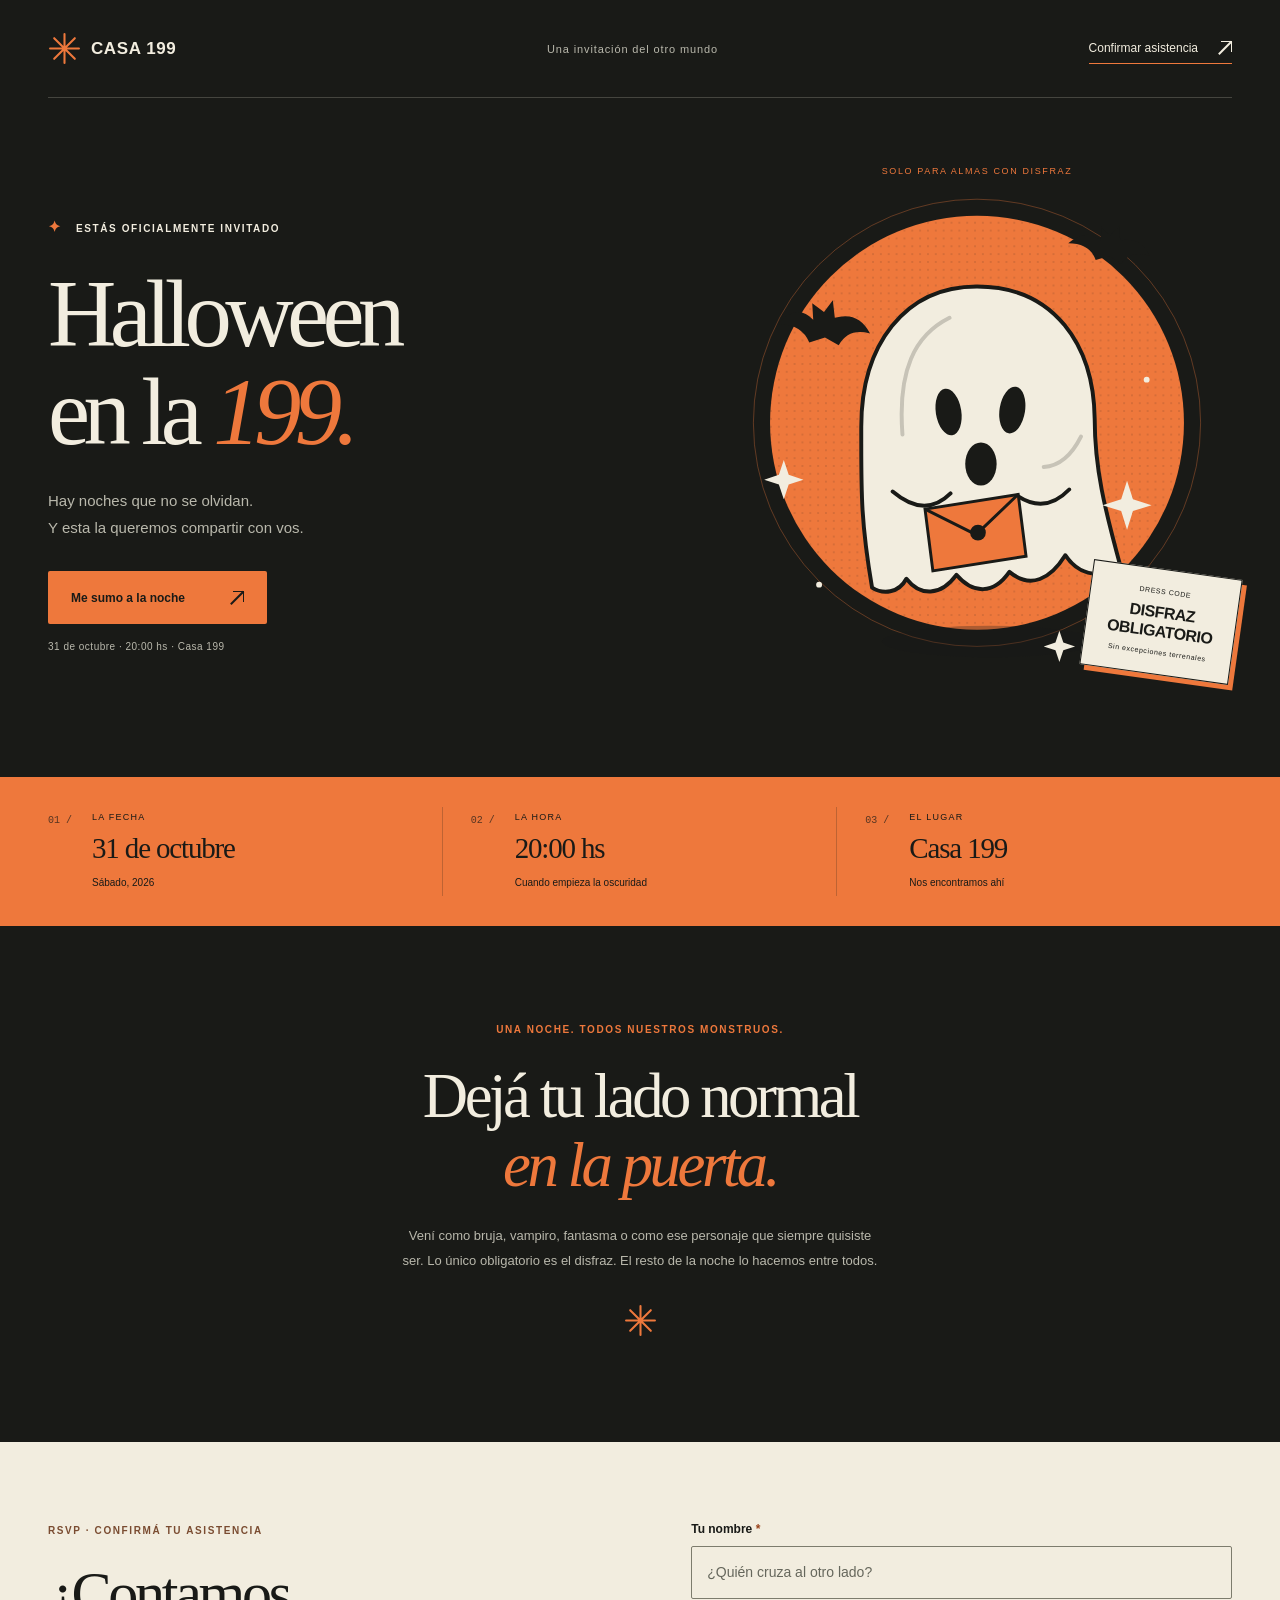
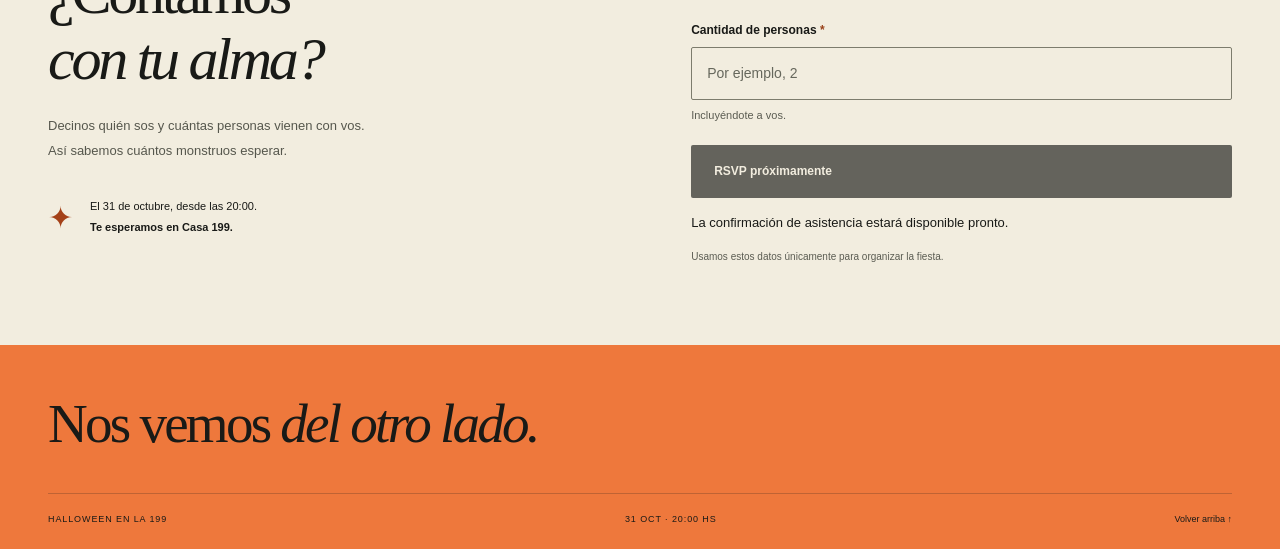
==== index.html @ c03a13d9 "Replace Orlando countdown with Halloween party invitation" ====
<!doctype html>
<html lang="es-AR">
<head>
  <meta charset="utf-8">
  <meta name="viewport" content="width=device-width, initial-scale=1">
  <meta name="theme-color" content="#191a17">
  <meta name="description" content="Halloween en Casa 199. Te esperamos el 31 de octubre a las 20:00. Disfraz obligatorio. Confirmá tu asistencia acá.">
  <meta property="og:title" content="Halloween en la 199 · Estás invitado">
  <meta property="og:description" content="31 de octubre · 20:00 hs · Casa 199. Disfraz obligatorio. Confirmá tu asistencia.">
  <meta property="og:type" content="website">
  <title>Halloween en la 199 · Estás invitado</title>
  <link rel="icon" href="data:image/svg+xml,%3Csvg xmlns='http://www.w3.org/2000/svg' viewBox='0 0 64 64'%3E%3Crect width='64' height='64' rx='14' fill='%23f17a39'/%3E%3Cpath d='M16 48V29a16 16 0 0 1 32 0v19l-8-5-8 5-8-5z' fill='%23f2eddf'/%3E%3Cpath d='M25 29v7m14-7v7' stroke='%23191a17' stroke-width='4' stroke-linecap='round'/%3E%3C/svg%3E">
  <link rel="stylesheet" href="styles.css">
  <script src="app.js" defer></script>
</head>
<body>
  <a class="skip-link" href="#contenido">Ir al contenido</a>
  <header class="site-header wrap">
    <a class="wordmark" href="#inicio" aria-label="Halloween en Casa 199, inicio"><span class="mark" aria-hidden="true"><svg viewBox="0 0 32 32" fill="none" stroke="currentColor" stroke-width="2" stroke-linecap="round"><path d="M16 2v28M2 16h28M6 6l20 20M6 26 26 6"/></svg></span> CASA 199</a>
    <span class="header-note">Una invitación del otro mundo</span>
    <a class="nav-link" href="#rsvp">Confirmar asistencia <span aria-hidden="true">↗</span></a>
  </header>
  <main id="contenido">
    <section class="hero wrap" id="inicio" aria-labelledby="titulo">
      <div class="hero-copy">
        <p class="eyebrow"><span class="tiny-star" aria-hidden="true">✦</span> Estás oficialmente invitado</p>
        <h1 id="titulo">Halloween<br><span>en la <em>199.</em></span></h1>
        <p class="hero-description">Hay noches que no se olvidan.<br>Y esta la queremos compartir con vos.</p>
        <a class="button button-orange" href="#rsvp">Me sumo a la noche <span aria-hidden="true">↗</span></a>
        <p class="hero-footnote">31 de octubre · 20:00 hs · Casa 199</p>
      </div>
      <div class="artwork" aria-hidden="true">
        <div class="orbit-label">SOLO PARA ALMAS CON DISFRAZ</div>
        <svg class="ghost-art" viewBox="0 0 520 560" xmlns="http://www.w3.org/2000/svg">
          <defs>
            <pattern id="halftone" width="8" height="8" patternUnits="userSpaceOnUse"><circle cx="2" cy="2" r="1" fill="#191a17" opacity=".15"/></pattern>
          </defs>
          <circle cx="260" cy="270" r="211" fill="#ee783c"/>
          <circle cx="260" cy="270" r="211" fill="url(#halftone)"/>
          <circle cx="260" cy="270" r="228" stroke="#ee783c" stroke-opacity=".35" fill="none"/>
          <path d="M56 170q20-23 37-5l-1-17 12 9 9-12 2 18q24-7 36 16-22-6-32 12l-14-8-16 5q-9-20-33-18ZM353 87q19-16 33-3l1-14 9 9 9-10 1 15q22-4 30 16-19-7-29 8l-12-8-14 4q-6-17-28-17Z" fill="#191a17"/>
          <ellipse cx="273" cy="493" rx="110" ry="16" fill="#191a17" opacity=".3"/>
          <g class="floating-ghost">
            <path d="M153 438c-12-70-11-101-11-164 0-83 44-143 118-143 79 0 119 60 120 135 0 50 10 91 27 153-26 11-45 4-57-14-15 24-35 35-57 17-16 23-37 23-54 3-16 22-37 22-51 4-8 15-24 16-35 9Z" fill="#f2eddf" stroke="#191a17" stroke-width="4" stroke-linejoin="round"/>
            <path d="M184 282c-5-65 12-101 48-119M366 284c-10 20-22 30-38 31" fill="none" stroke="#191a17" stroke-opacity=".2" stroke-width="4" stroke-linecap="round"/>
            <ellipse cx="231" cy="259" rx="13" ry="24" fill="#191a17" transform="rotate(-9 231 259)"/>
            <ellipse cx="296" cy="257" rx="13" ry="24" fill="#191a17" transform="rotate(9 296 257)"/>
            <ellipse cx="264" cy="312" rx="16" ry="22" fill="#191a17"/>
            <path d="M174 340q33 28 59 2M302 345q28 18 52-7" fill="none" stroke="#191a17" stroke-width="4" stroke-linecap="round"/>
            <path d="m207 358 95-15 8 63-95 15Z" fill="#ee783c" stroke="#191a17" stroke-width="3"/>
            <path d="m207 358 52 26 43-41" fill="none" stroke="#191a17" stroke-width="3"/>
            <circle cx="261" cy="382" r="8" fill="#191a17"/>
          </g>
          <g fill="#f2eddf"><path d="m63 308 5 15 15 5-15 5-5 15-5-15-15-5 15-5ZM413 329l6 19 19 6-19 6-6 19-6-19-19-6 19-6ZM344 482l4 12 12 4-12 4-4 12-4-12-12-4 12-4Z"/><circle cx="99" cy="435" r="3"/><circle cx="433" cy="226" r="3"/></g>
        </svg>
        <div class="costume-stamp"><span>Dress code</span><strong>DISFRAZ<br>OBLIGATORIO</strong><span>Sin excepciones terrenales</span></div>
      </div>
    </section>
    <section class="event-strip" aria-label="Datos de la fiesta">
      <div class="event-grid wrap">
        <div class="event-detail"><span class="detail-number" aria-hidden="true">01 /</span><div><p>La fecha</p><h2><time datetime="2026-10-31">31 de octubre</time></h2><span>Sábado, 2026</span></div></div>
        <div class="event-detail"><span class="detail-number" aria-hidden="true">02 /</span><div><p>La hora</p><h2><time datetime="20:00">20:00 hs</time></h2><span>Cuando empieza la oscuridad</span></div></div>
        <div class="event-detail"><span class="detail-number" aria-hidden="true">03 /</span><div><p>El lugar</p><h2>Casa 199</h2><span>Nos encontramos ahí</span></div></div>
      </div>
    </section>
    <section class="invitation wrap" aria-labelledby="invitacion-titulo">
      <p class="eyebrow">Una noche. Todos nuestros monstruos.</p>
      <h2 id="invitacion-titulo">Dejá tu lado normal<br><em>en la puerta.</em></h2>
      <p>Vení como bruja, vampiro, fantasma o como ese personaje que siempre quisiste ser. Lo único obligatorio es el disfraz. El resto de la noche lo hacemos entre todos.</p>
      <span class="invitation-star" aria-hidden="true"><svg viewBox="0 0 32 32" fill="none" stroke="currentColor" stroke-width="2" stroke-linecap="round"><path d="M16 2v28M2 16h28M6 6l20 20M6 26 26 6"/></svg></span>
    </section>
    <section class="rsvp-section" id="rsvp" aria-labelledby="rsvp-titulo">
      <div class="rsvp-grid wrap">
        <div class="rsvp-copy">
          <p class="eyebrow">RSVP · Confirmá tu asistencia</p>
          <h2 id="rsvp-titulo">¿Contamos<br><em>con tu alma?</em></h2>
          <p>Decinos quién sos y cuántas personas vienen con vos. Así sabemos cuántos monstruos esperar.</p>
          <div class="rsvp-note"><span aria-hidden="true">✦</span><p>El 31 de octubre, desde las 20:00.<br><strong>Te esperamos en Casa 199.</strong></p></div>
        </div>
        <form class="rsvp-form" id="rsvp-form" aria-label="Confirmar asistencia a la fiesta">
          <div class="field"><label for="nombre">Tu nombre <span aria-hidden="true">*</span></label><input id="nombre" name="nombre" type="text" autocomplete="name" maxlength="100" placeholder="¿Quién cruza al otro lado?" required></div>
          <div class="field"><label for="personas">Cantidad de personas <span aria-hidden="true">*</span></label><input id="personas" name="personas" type="number" inputmode="numeric" min="1" step="1" placeholder="Por ejemplo, 2" aria-describedby="personas-ayuda" required><p class="field-help" id="personas-ayuda">Incluyéndote a vos.</p></div>
          <div class="honeypot" aria-hidden="true"><label for="website">Dejá este campo vacío</label><input id="website" name="_honey" type="text" tabindex="-1" autocomplete="off"></div>
          <button class="button button-dark" id="submit-rsvp" type="submit">Confirmar mi asistencia <span aria-hidden="true">↗</span></button>
          <p class="form-status" id="form-status" role="status" aria-live="polite"></p>
          <p class="privacy-note" id="privacy-note">Usamos estos datos únicamente para organizar la fiesta.</p>
          <noscript><p class="no-script">Para enviar tu confirmación necesitás habilitar JavaScript.</p></noscript>
        </form>
      </div>
    </section>
  </main>
  <footer class="site-footer"><div class="wrap"><p>Nos vemos <em>del otro lado.</em></p><div class="footer-meta"><span>HALLOWEEN EN LA 199</span><span>31 OCT · 20:00 HS</span><a href="#inicio">Volver arriba ↑</a></div></div></footer>
</body>
</html>
---- styles.css ----
:root{--ink:#191a17;--paper:#f2eddf;--orange:#ee783c;--muted:#b9b8ac;--line:rgba(242,237,223,.2);color-scheme:dark}
*{box-sizing:border-box}html{scroll-behavior:smooth;scroll-padding-top:25px}body{margin:0;background:var(--ink);color:var(--paper);font-family:Arial,Helvetica,sans-serif;-webkit-font-smoothing:antialiased}a{color:inherit}button,input{font:inherit}button,a,input{-webkit-tap-highlight-color:transparent}a:focus-visible,button:focus-visible,input:focus-visible{outline:3px solid var(--orange);outline-offset:5px}::selection{background:var(--orange);color:var(--ink)}.wrap{width:min(1200px,calc(100% - 96px));margin-inline:auto}.skip-link{position:absolute;left:20px;top:-100px;background:var(--paper);color:var(--ink);padding:12px;z-index:10}.skip-link:focus{top:10px}.site-header{min-height:98px;display:flex;align-items:center;justify-content:space-between;border-bottom:1px solid var(--line);gap:20px}.wordmark{text-decoration:none;font-size:17px;font-weight:800;letter-spacing:.035em;display:flex;align-items:center;gap:10px;white-space:nowrap}.mark{color:var(--orange);font-size:33px;font-weight:400}.header-note{font-size:11px;letter-spacing:.08em;color:var(--muted)}.nav-link{text-decoration:none;font-size:12px;border-bottom:1px solid var(--orange);padding:8px 0;display:flex;gap:20px}.nav-link:hover{color:var(--orange)}.hero{display:grid;grid-template-columns:1.1fr 1fr;align-items:center;gap:24px;padding-block:60px 70px}.eyebrow{text-transform:uppercase;letter-spacing:.16em;font-size:10px;font-weight:600;line-height:1.8;margin:0 0 26px}.tiny-star{color:var(--orange);margin-right:9px;font-size:15px}.hero h1{font-family:Georgia,'Times New Roman',serif;font-weight:400;font-size:clamp(65px,7.4vw,108px);letter-spacing:-.07em;line-height:1.03;margin:0 0 26px}.hero h1 span{white-space:nowrap}.hero h1 em{font-weight:400;color:var(--orange)}.hero-description{font-size:15px;line-height:1.8;color:var(--muted);margin:0 0 30px}.button{min-height:53px;display:inline-flex;align-items:center;justify-content:space-between;gap:45px;padding:16px 22px;font-size:12px;font-weight:700;border:1px solid transparent;border-radius:2px;text-decoration:none;cursor:pointer;transition:background .2s,transform .2s}.button:hover{transform:translateY(-2px)}.button span{font-size:19px;line-height:1;font-weight:400}.button-orange{background:var(--orange);color:var(--ink)}.button-orange:hover{background:#ff9055}.hero-footnote{margin:17px 0 0;font-size:10px;letter-spacing:.05em;color:var(--muted)}.artwork{position:relative;min-width:0;max-width:510px;justify-self:end;width:100%}.ghost-art{display:block;width:100%;height:auto}.orbit-label{position:absolute;top:8px;left:50%;transform:translateX(-50%);white-space:nowrap;font-size:9px;letter-spacing:.18em;color:var(--orange)}.floating-ghost{animation:float 6s ease-in-out infinite}.costume-stamp{position:absolute;bottom:32px;right:-4px;background:var(--paper);color:var(--ink);padding:18px 21px;transform:rotate(8deg);text-align:center;border:1px solid var(--ink);box-shadow:5px 5px 0 var(--orange)}.costume-stamp span{display:block;font-size:7px;letter-spacing:.08em}.costume-stamp span:first-child{text-transform:uppercase;margin-bottom:8px}.costume-stamp strong{display:block;font-size:16px;line-height:1.2;letter-spacing:-.03em;margin-bottom:8px}.event-strip{background:var(--orange);color:var(--ink)}.event-grid{display:grid;grid-template-columns:repeat(3,1fr);padding-block:30px}.event-detail{display:flex;gap:20px;padding:5px 28px;border-right:1px solid #191a1738}.event-detail:first-child{padding-left:0}.event-detail:last-child{border-right:0;padding-right:0}.detail-number{font-family:monospace;font-size:10px;padding-top:3px;opacity:.7;white-space:nowrap}.event-detail p{font-size:9px;letter-spacing:.14em;text-transform:uppercase;margin:0 0 10px}.event-detail h2{font-family:Georgia,'Times New Roman',serif;font-weight:400;font-size:29px;letter-spacing:-.04em;margin:0 0 7px}.event-detail div>span{font-size:10px;line-height:1.6}.invitation{position:relative;text-align:center;padding-block:95px 105px}.invitation .eyebrow{color:var(--orange);margin-bottom:23px}.invitation h2,.rsvp-copy h2{font-family:Georgia,'Times New Roman',serif;font-weight:400;letter-spacing:-.055em;line-height:1.1;font-size:clamp(40px,4.9vw,65px);margin:0 0 24px}.invitation h2 em{color:var(--orange);font-weight:400}.invitation>p:last-of-type{max-width:480px;margin:0 auto;font-size:13px;line-height:1.9;color:var(--muted)}.invitation-star{display:block;color:var(--orange);font-size:33px;margin-top:30px}.rsvp-section{background:var(--paper);color:var(--ink);color-scheme:light;padding-block:80px}.rsvp-grid{display:grid;grid-template-columns:1fr 1fr;gap:clamp(45px,8vw,120px)}.rsvp-copy .eyebrow{color:#7a4c31;margin-bottom:20px}.rsvp-copy h2{font-size:clamp(45px,4.7vw,65px);margin-bottom:22px}.rsvp-copy h2 em{font-weight:400}.rsvp-copy>p:last-of-type{font-size:13px;line-height:1.9;max-width:335px;color:#56574d}.rsvp-note{display:flex;align-items:center;gap:17px;margin-top:33px}.rsvp-note>span{font-size:30px;color:#a44118}.rsvp-note p{font-size:11px;line-height:1.9;margin:0}.rsvp-note strong{font-weight:600}.rsvp-form{align-self:center}.field{margin-bottom:24px}.field label{display:block;font-size:12px;font-weight:700;margin-bottom:10px}.field label>span{color:#984019}.field input{width:100%;min-height:53px;background:transparent;border:1px solid #7d7c6d;border-radius:2px;padding:14px 15px;color:var(--ink);font-size:14px}.field input::placeholder{color:#66675c;opacity:1}.field input:focus{border-color:var(--ink)}.field-help{font-size:11px;color:#5b5c52;margin:9px 0 0}.honeypot{position:absolute;width:1px;height:1px;overflow:hidden;clip-path:inset(50%);white-space:nowrap}.button-dark{background:var(--ink);color:var(--paper);width:100%}.button-dark:hover{background:#373a2e}.button:disabled{cursor:wait;opacity:.65;transform:none}.form-status{font-size:13px;line-height:1.65;margin:14px 0 0}.form-status:empty{display:none}.form-status.error{color:#9a2920}.form-status.success{color:#285c38}.privacy-note{font-size:10px;line-height:1.7;color:#5b5c52;margin:15px 0 0}.no-script{font-size:12px;color:#9a2920}.site-footer{background:var(--orange);color:var(--ink);padding-block:47px 25px}.site-footer .wrap>p{font-family:Georgia,'Times New Roman',serif;font-size:clamp(30px,4.3vw,58px);letter-spacing:-.05em;margin:0 0 38px}.footer-meta{display:flex;justify-content:space-between;gap:20px;border-top:1px solid #191a1738;padding-top:20px;font-size:9px;letter-spacing:.1em}.footer-meta a{text-decoration:none;letter-spacing:0}.footer-meta a:hover{text-decoration:underline}@keyframes float{50%{transform:translateY(-12px) rotate(-2deg)}}
@media(min-width:1400px){.hero{padding-block:75px 90px}.hero h1{font-size:115px}}
@media(max-width:900px){.wrap{width:calc(100% - 48px)}.header-note{display:none}.hero{gap:12px;padding-block:50px}.hero h1{font-size:clamp(54px,8.3vw,75px)}.costume-stamp{padding:13px 15px;right:0;bottom:13px}.costume-stamp strong{font-size:13px}.costume-stamp span{font-size:6px}.event-detail{padding-inline:18px;gap:12px}.event-detail h2{font-size:25px}.rsvp-grid{gap:45px}.rsvp-copy h2{font-size:47px}.invitation{padding-block:75px}.rsvp-section{padding-block:65px}}
@media(max-width:620px){.wrap{width:calc(100% - 40px)}.site-header{min-height:78px;gap:10px}.wordmark{font-size:13px;gap:7px}.mark{font-size:26px}.nav-link{font-size:10px;gap:8px}.hero{grid-template-columns:1fr;padding-block:42px 40px;gap:18px}.hero .eyebrow{font-size:9px;margin-bottom:22px}.hero h1{font-size:clamp(57px,13.7vw,85px);margin-bottom:23px}.hero-description{font-size:14px;margin-bottom:24px}.hero-footnote{font-size:9px}.artwork{max-width:345px;justify-self:center;margin-top:18px}.orbit-label{font-size:8px}.costume-stamp{right:0;bottom:15px}.event-grid{grid-template-columns:1fr;padding-block:9px}.event-detail,.event-detail:first-child,.event-detail:last-child{padding:22px 0;border-right:0;border-bottom:1px solid #191a1738;gap:23px}.event-detail:last-child{border-bottom:0}.event-detail div{display:grid;grid-template-columns:1fr auto;align-items:baseline;width:100%;gap:0 15px}.event-detail p{grid-column:1 / -1;margin-bottom:7px}.event-detail h2{font-size:27px;margin:0}.event-detail div>span{font-size:9px;max-width:125px;text-align:right}.invitation{padding-block:65px}.invitation .eyebrow{font-size:8px;letter-spacing:.12em}.invitation h2{font-size:42px}.invitation>p:last-of-type{font-size:12px;max-width:330px}.rsvp-section{padding-block:55px}.rsvp-grid{grid-template-columns:1fr;gap:35px}.rsvp-copy h2{font-size:48px}.rsvp-copy>p:last-of-type{max-width:100%}.rsvp-note{margin-top:23px}.site-footer{padding-block:38px 24px}.site-footer .wrap>p{font-size:37px;max-width:290px;line-height:1.1}.footer-meta{font-size:8px;flex-wrap:wrap;gap:15px}.footer-meta a{margin-left:auto}}
@media(prefers-reduced-motion:reduce){html{scroll-behavior:auto}*,*:before,*:after{animation:none!important;transition:none!important}}

/* Draw icons independently of installed emoji and symbol fonts. */
.mark{width:33px;height:33px;display:block;flex-shrink:0}.mark svg{display:block;width:100%;height:100%}.invitation-star svg{display:block;width:33px;height:33px;margin-inline:auto}.button span,.nav-link span{font-size:0;width:14px;height:14px;position:relative;flex-shrink:0}.button span::before,.nav-link span::before{content:"";position:absolute;right:0;top:0;width:10px;height:10px;border-top:1.5px solid currentColor;border-right:1.5px solid currentColor}.button span::after,.nav-link span::after{content:"";position:absolute;top:6px;left:-2px;width:18px;height:1.5px;background:currentColor;transform:rotate(-45deg)}
@media(max-width:620px){.mark{width:26px;height:26px}}

.button.rsvp-pending{cursor:not-allowed;opacity:.65}
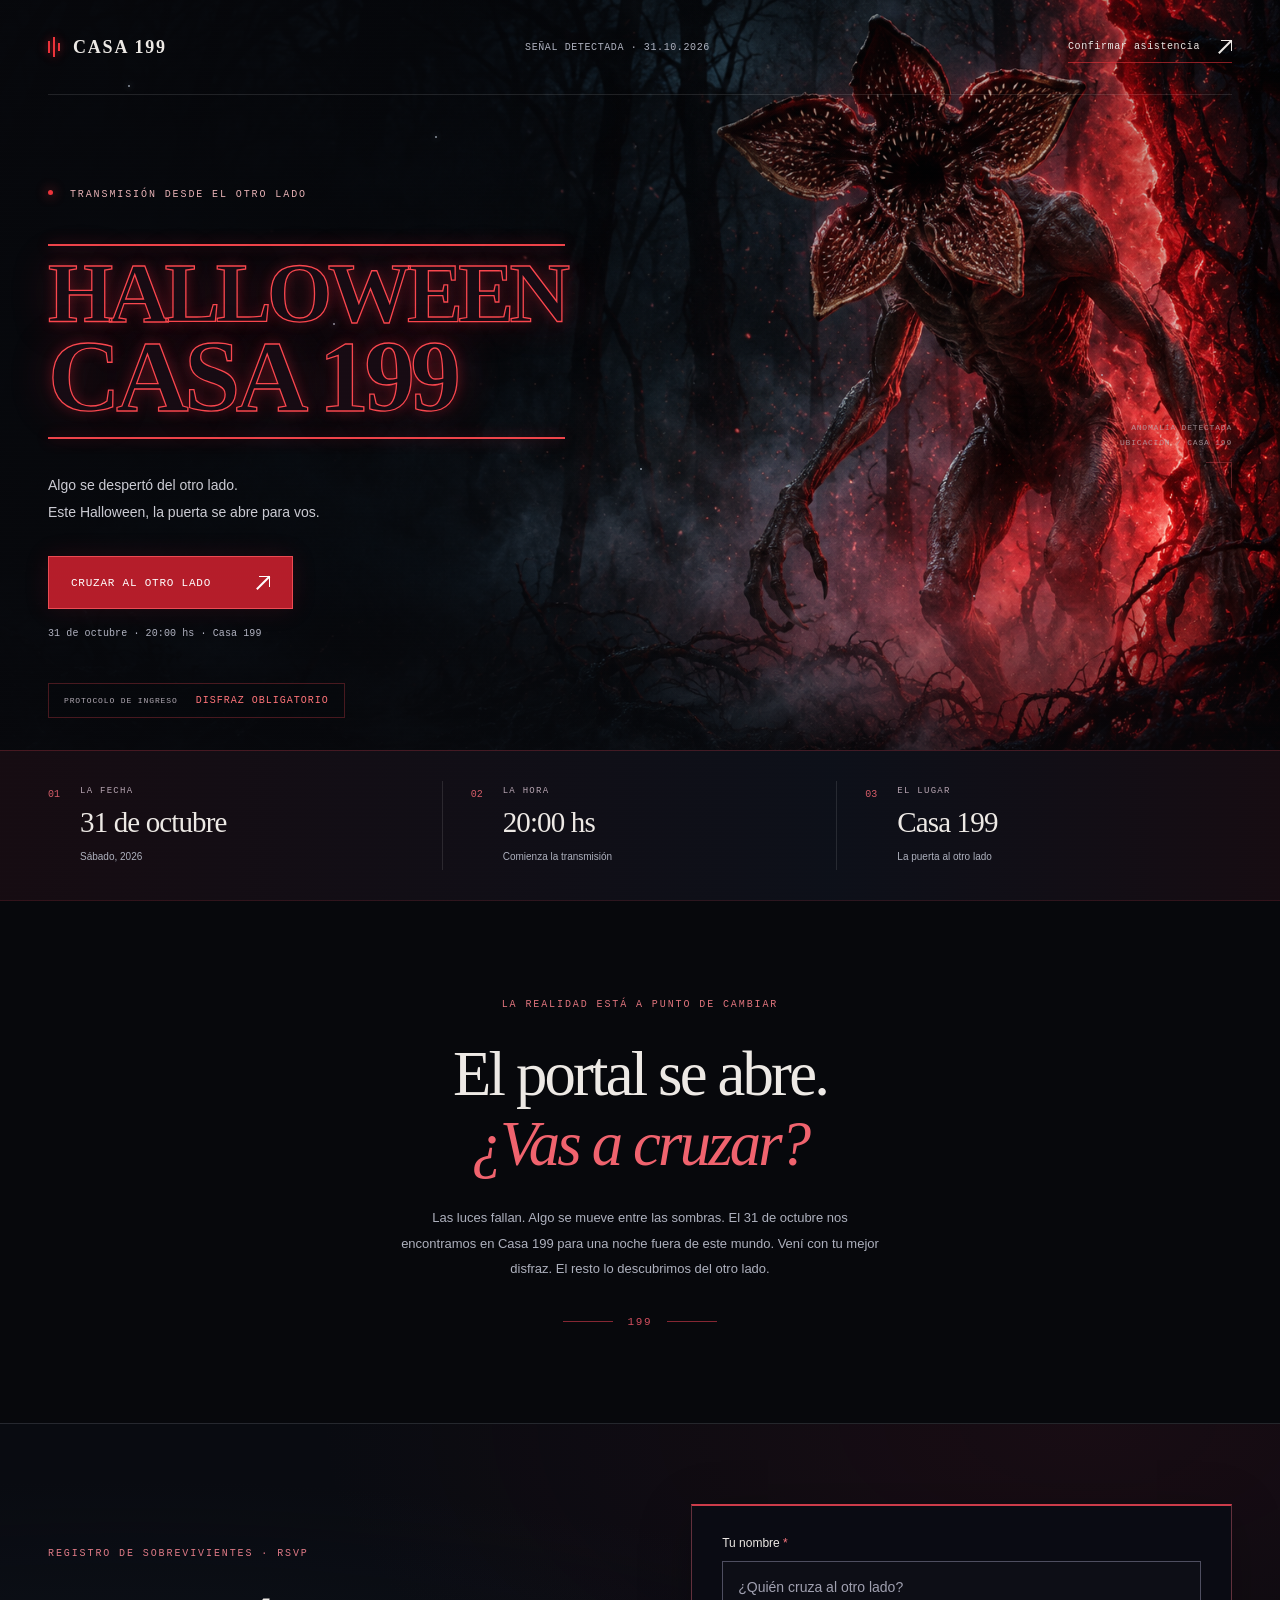
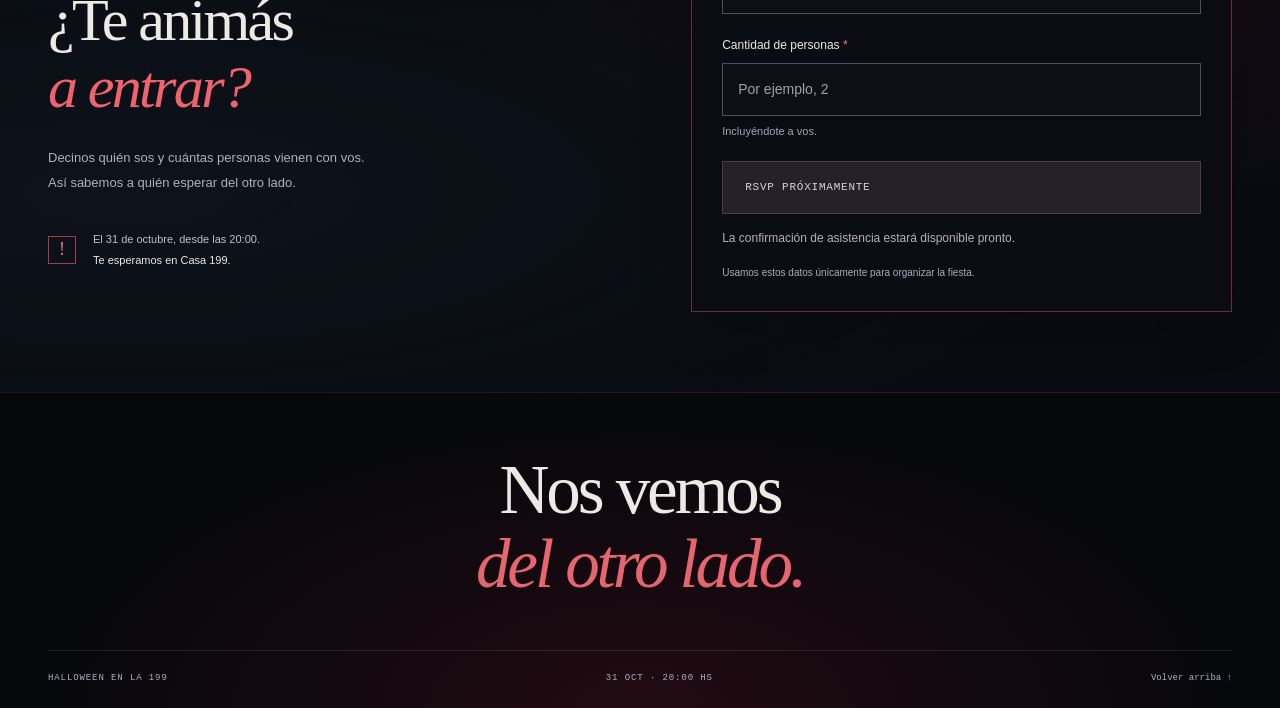
==== commit 6bc8428d: "Give Halloween invitation a Stranger Things horror theme" ====
--- a/index.html
+++ b/index.html
@@ -3,79 +3,62 @@
 <head>
   <meta charset="utf-8">
   <meta name="viewport" content="width=device-width, initial-scale=1">
-  <meta name="theme-color" content="#191a17">
+  <meta name="theme-color" content="#07080c">
   <meta name="description" content="Halloween en Casa 199. Te esperamos el 31 de octubre a las 20:00. Disfraz obligatorio. Confirmá tu asistencia acá.">
   <meta property="og:title" content="Halloween en la 199 · Estás invitado">
   <meta property="og:description" content="31 de octubre · 20:00 hs · Casa 199. Disfraz obligatorio. Confirmá tu asistencia.">
   <meta property="og:type" content="website">
+  <meta property="og:image" content="https://argenacho.github.io/halloween-countdown/assets/upside-down.png">
   <title>Halloween en la 199 · Estás invitado</title>
-  <link rel="icon" href="data:image/svg+xml,%3Csvg xmlns='http://www.w3.org/2000/svg' viewBox='0 0 64 64'%3E%3Crect width='64' height='64' rx='14' fill='%23f17a39'/%3E%3Cpath d='M16 48V29a16 16 0 0 1 32 0v19l-8-5-8 5-8-5z' fill='%23f2eddf'/%3E%3Cpath d='M25 29v7m14-7v7' stroke='%23191a17' stroke-width='4' stroke-linecap='round'/%3E%3C/svg%3E">
-  <link rel="stylesheet" href="styles.css">
+  <link rel="icon" href="data:image/svg+xml,%3Csvg xmlns='http://www.w3.org/2000/svg' viewBox='0 0 64 64'%3E%3Crect width='64' height='64' rx='8' fill='%2307080c'/%3E%3Cpath d='M15 12v40m34-40v40M15 32h34' fill='none' stroke='%23ef343a' stroke-width='5'/%3E%3C/svg%3E">
+  <link rel="preload" as="image" href="assets/upside-down.png">
+  <link rel="stylesheet" href="styles.css?v=upside-down-1">
   <script src="app.js" defer></script>
 </head>
 <body>
   <a class="skip-link" href="#contenido">Ir al contenido</a>
+  <div class="scene" aria-hidden="true">
+    <img class="scene-image" src="assets/upside-down.png" alt="" fetchpriority="high">
+    <div class="scene-shade"></div>
+    <div class="spores"><i></i><i></i><i></i><i></i><i></i><i></i><i></i><i></i></div>
+  </div>
   <header class="site-header wrap">
-    <a class="wordmark" href="#inicio" aria-label="Halloween en Casa 199, inicio"><span class="mark" aria-hidden="true"><svg viewBox="0 0 32 32" fill="none" stroke="currentColor" stroke-width="2" stroke-linecap="round"><path d="M16 2v28M2 16h28M6 6l20 20M6 26 26 6"/></svg></span> CASA 199</a>
-    <span class="header-note">Una invitación del otro mundo</span>
+    <a class="wordmark" href="#inicio" aria-label="Halloween en Casa 199, inicio"><span class="signal" aria-hidden="true"><i></i><i></i><i></i></span> CASA 199</a>
+    <span class="header-note">Señal detectada · 31.10.2026</span>
     <a class="nav-link" href="#rsvp">Confirmar asistencia <span aria-hidden="true">↗</span></a>
   </header>
   <main id="contenido">
     <section class="hero wrap" id="inicio" aria-labelledby="titulo">
       <div class="hero-copy">
-        <p class="eyebrow"><span class="tiny-star" aria-hidden="true">✦</span> Estás oficialmente invitado</p>
-        <h1 id="titulo">Halloween<br><span>en la <em>199.</em></span></h1>
-        <p class="hero-description">Hay noches que no se olvidan.<br>Y esta la queremos compartir con vos.</p>
-        <a class="button button-orange" href="#rsvp">Me sumo a la noche <span aria-hidden="true">↗</span></a>
+        <p class="eyebrow"><span class="live-dot" aria-hidden="true"></span> Transmisión desde el otro lado</p>
+        <h1 id="titulo"><span>Halloween</span><span>Casa 199</span></h1>
+        <p class="hero-description">Algo se despertó del otro lado.<br>Este Halloween, la puerta se abre para vos.</p>
+        <a class="button button-red" href="#rsvp">Cruzar al otro lado <span aria-hidden="true">↗</span></a>
         <p class="hero-footnote">31 de octubre · 20:00 hs · Casa 199</p>
       </div>
-      <div class="artwork" aria-hidden="true">
-        <div class="orbit-label">SOLO PARA ALMAS CON DISFRAZ</div>
-        <svg class="ghost-art" viewBox="0 0 520 560" xmlns="http://www.w3.org/2000/svg">
-          <defs>
-            <pattern id="halftone" width="8" height="8" patternUnits="userSpaceOnUse"><circle cx="2" cy="2" r="1" fill="#191a17" opacity=".15"/></pattern>
-          </defs>
-          <circle cx="260" cy="270" r="211" fill="#ee783c"/>
-          <circle cx="260" cy="270" r="211" fill="url(#halftone)"/>
-          <circle cx="260" cy="270" r="228" stroke="#ee783c" stroke-opacity=".35" fill="none"/>
-          <path d="M56 170q20-23 37-5l-1-17 12 9 9-12 2 18q24-7 36 16-22-6-32 12l-14-8-16 5q-9-20-33-18ZM353 87q19-16 33-3l1-14 9 9 9-10 1 15q22-4 30 16-19-7-29 8l-12-8-14 4q-6-17-28-17Z" fill="#191a17"/>
-          <ellipse cx="273" cy="493" rx="110" ry="16" fill="#191a17" opacity=".3"/>
-          <g class="floating-ghost">
-            <path d="M153 438c-12-70-11-101-11-164 0-83 44-143 118-143 79 0 119 60 120 135 0 50 10 91 27 153-26 11-45 4-57-14-15 24-35 35-57 17-16 23-37 23-54 3-16 22-37 22-51 4-8 15-24 16-35 9Z" fill="#f2eddf" stroke="#191a17" stroke-width="4" stroke-linejoin="round"/>
-            <path d="M184 282c-5-65 12-101 48-119M366 284c-10 20-22 30-38 31" fill="none" stroke="#191a17" stroke-opacity=".2" stroke-width="4" stroke-linecap="round"/>
-            <ellipse cx="231" cy="259" rx="13" ry="24" fill="#191a17" transform="rotate(-9 231 259)"/>
-            <ellipse cx="296" cy="257" rx="13" ry="24" fill="#191a17" transform="rotate(9 296 257)"/>
-            <ellipse cx="264" cy="312" rx="16" ry="22" fill="#191a17"/>
-            <path d="M174 340q33 28 59 2M302 345q28 18 52-7" fill="none" stroke="#191a17" stroke-width="4" stroke-linecap="round"/>
-            <path d="m207 358 95-15 8 63-95 15Z" fill="#ee783c" stroke="#191a17" stroke-width="3"/>
-            <path d="m207 358 52 26 43-41" fill="none" stroke="#191a17" stroke-width="3"/>
-            <circle cx="261" cy="382" r="8" fill="#191a17"/>
-          </g>
-          <g fill="#f2eddf"><path d="m63 308 5 15 15 5-15 5-5 15-5-15-15-5 15-5ZM413 329l6 19 19 6-19 6-6 19-6-19-19-6 19-6ZM344 482l4 12 12 4-12 4-4 12-4-12-12-4 12-4Z"/><circle cx="99" cy="435" r="3"/><circle cx="433" cy="226" r="3"/></g>
-        </svg>
-        <div class="costume-stamp"><span>Dress code</span><strong>DISFRAZ<br>OBLIGATORIO</strong><span>Sin excepciones terrenales</span></div>
-      </div>
+      <div class="portal-note" aria-hidden="true"><span>ANOMALÍA DETECTADA</span><span>UBICACIÓN / CASA 199</span><div class="portal-crosshair"></div></div>
+      <div class="costume-stamp"><span>Protocolo de ingreso</span><strong>Disfraz obligatorio</strong></div>
     </section>
     <section class="event-strip" aria-label="Datos de la fiesta">
       <div class="event-grid wrap">
-        <div class="event-detail"><span class="detail-number" aria-hidden="true">01 /</span><div><p>La fecha</p><h2><time datetime="2026-10-31">31 de octubre</time></h2><span>Sábado, 2026</span></div></div>
-        <div class="event-detail"><span class="detail-number" aria-hidden="true">02 /</span><div><p>La hora</p><h2><time datetime="20:00">20:00 hs</time></h2><span>Cuando empieza la oscuridad</span></div></div>
-        <div class="event-detail"><span class="detail-number" aria-hidden="true">03 /</span><div><p>El lugar</p><h2>Casa 199</h2><span>Nos encontramos ahí</span></div></div>
+        <div class="event-detail"><span class="detail-number" aria-hidden="true">01</span><div><p>La fecha</p><h2><time datetime="2026-10-31">31 de octubre</time></h2><span>Sábado, 2026</span></div></div>
+        <div class="event-detail"><span class="detail-number" aria-hidden="true">02</span><div><p>La hora</p><h2><time datetime="20:00">20:00 hs</time></h2><span>Comienza la transmisión</span></div></div>
+        <div class="event-detail"><span class="detail-number" aria-hidden="true">03</span><div><p>El lugar</p><h2>Casa 199</h2><span>La puerta al otro lado</span></div></div>
       </div>
     </section>
     <section class="invitation wrap" aria-labelledby="invitacion-titulo">
-      <p class="eyebrow">Una noche. Todos nuestros monstruos.</p>
-      <h2 id="invitacion-titulo">Dejá tu lado normal<br><em>en la puerta.</em></h2>
-      <p>Vení como bruja, vampiro, fantasma o como ese personaje que siempre quisiste ser. Lo único obligatorio es el disfraz. El resto de la noche lo hacemos entre todos.</p>
-      <span class="invitation-star" aria-hidden="true"><svg viewBox="0 0 32 32" fill="none" stroke="currentColor" stroke-width="2" stroke-linecap="round"><path d="M16 2v28M2 16h28M6 6l20 20M6 26 26 6"/></svg></span>
+      <p class="eyebrow">La realidad está a punto de cambiar</p>
+      <h2 id="invitacion-titulo">El portal se abre.<br><em>¿Vas a cruzar?</em></h2>
+      <p>Las luces fallan. Algo se mueve entre las sombras. El 31 de octubre nos encontramos en Casa 199 para una noche fuera de este mundo. Vení con tu mejor disfraz. El resto lo descubrimos del otro lado.</p>
+      <div class="dimension-divider" aria-hidden="true"><span></span><b>199</b><span></span></div>
     </section>
     <section class="rsvp-section" id="rsvp" aria-labelledby="rsvp-titulo">
       <div class="rsvp-grid wrap">
         <div class="rsvp-copy">
-          <p class="eyebrow">RSVP · Confirmá tu asistencia</p>
-          <h2 id="rsvp-titulo">¿Contamos<br><em>con tu alma?</em></h2>
-          <p>Decinos quién sos y cuántas personas vienen con vos. Así sabemos cuántos monstruos esperar.</p>
-          <div class="rsvp-note"><span aria-hidden="true">✦</span><p>El 31 de octubre, desde las 20:00.<br><strong>Te esperamos en Casa 199.</strong></p></div>
+          <p class="eyebrow">Registro de sobrevivientes · RSVP</p>
+          <h2 id="rsvp-titulo">¿Te animás<br><em>a entrar?</em></h2>
+          <p>Decinos quién sos y cuántas personas vienen con vos. Así sabemos a quién esperar del otro lado.</p>
+          <div class="rsvp-note"><span class="note-symbol" aria-hidden="true">!</span><p>El 31 de octubre, desde las 20:00.<br><strong>Te esperamos en Casa 199.</strong></p></div>
         </div>
         <form class="rsvp-form" id="rsvp-form" aria-label="Confirmar asistencia a la fiesta">
           <div class="field"><label for="nombre">Tu nombre <span aria-hidden="true">*</span></label><input id="nombre" name="nombre" type="text" autocomplete="name" maxlength="100" placeholder="¿Quién cruza al otro lado?" required></div>
@@ -89,6 +72,6 @@
       </div>
     </section>
   </main>
-  <footer class="site-footer"><div class="wrap"><p>Nos vemos <em>del otro lado.</em></p><div class="footer-meta"><span>HALLOWEEN EN LA 199</span><span>31 OCT · 20:00 HS</span><a href="#inicio">Volver arriba ↑</a></div></div></footer>
+  <footer class="site-footer"><div class="wrap"><p>Nos vemos<br><em>del otro lado.</em></p><div class="footer-meta"><span>HALLOWEEN EN LA 199</span><span>31 OCT · 20:00 HS</span><a href="#inicio">Volver arriba ↑</a></div></div></footer>
 </body>
 </html>
--- a/styles.css
+++ b/styles.css
@@ -1,12 +1,162 @@
-:root{--ink:#191a17;--paper:#f2eddf;--orange:#ee783c;--muted:#b9b8ac;--line:rgba(242,237,223,.2);color-scheme:dark}
-*{box-sizing:border-box}html{scroll-behavior:smooth;scroll-padding-top:25px}body{margin:0;background:var(--ink);color:var(--paper);font-family:Arial,Helvetica,sans-serif;-webkit-font-smoothing:antialiased}a{color:inherit}button,input{font:inherit}button,a,input{-webkit-tap-highlight-color:transparent}a:focus-visible,button:focus-visible,input:focus-visible{outline:3px solid var(--orange);outline-offset:5px}::selection{background:var(--orange);color:var(--ink)}.wrap{width:min(1200px,calc(100% - 96px));margin-inline:auto}.skip-link{position:absolute;left:20px;top:-100px;background:var(--paper);color:var(--ink);padding:12px;z-index:10}.skip-link:focus{top:10px}.site-header{min-height:98px;display:flex;align-items:center;justify-content:space-between;border-bottom:1px solid var(--line);gap:20px}.wordmark{text-decoration:none;font-size:17px;font-weight:800;letter-spacing:.035em;display:flex;align-items:center;gap:10px;white-space:nowrap}.mark{color:var(--orange);font-size:33px;font-weight:400}.header-note{font-size:11px;letter-spacing:.08em;color:var(--muted)}.nav-link{text-decoration:none;font-size:12px;border-bottom:1px solid var(--orange);padding:8px 0;display:flex;gap:20px}.nav-link:hover{color:var(--orange)}.hero{display:grid;grid-template-columns:1.1fr 1fr;align-items:center;gap:24px;padding-block:60px 70px}.eyebrow{text-transform:uppercase;letter-spacing:.16em;font-size:10px;font-weight:600;line-height:1.8;margin:0 0 26px}.tiny-star{color:var(--orange);margin-right:9px;font-size:15px}.hero h1{font-family:Georgia,'Times New Roman',serif;font-weight:400;font-size:clamp(65px,7.4vw,108px);letter-spacing:-.07em;line-height:1.03;margin:0 0 26px}.hero h1 span{white-space:nowrap}.hero h1 em{font-weight:400;color:var(--orange)}.hero-description{font-size:15px;line-height:1.8;color:var(--muted);margin:0 0 30px}.button{min-height:53px;display:inline-flex;align-items:center;justify-content:space-between;gap:45px;padding:16px 22px;font-size:12px;font-weight:700;border:1px solid transparent;border-radius:2px;text-decoration:none;cursor:pointer;transition:background .2s,transform .2s}.button:hover{transform:translateY(-2px)}.button span{font-size:19px;line-height:1;font-weight:400}.button-orange{background:var(--orange);color:var(--ink)}.button-orange:hover{background:#ff9055}.hero-footnote{margin:17px 0 0;font-size:10px;letter-spacing:.05em;color:var(--muted)}.artwork{position:relative;min-width:0;max-width:510px;justify-self:end;width:100%}.ghost-art{display:block;width:100%;height:auto}.orbit-label{position:absolute;top:8px;left:50%;transform:translateX(-50%);white-space:nowrap;font-size:9px;letter-spacing:.18em;color:var(--orange)}.floating-ghost{animation:float 6s ease-in-out infinite}.costume-stamp{position:absolute;bottom:32px;right:-4px;background:var(--paper);color:var(--ink);padding:18px 21px;transform:rotate(8deg);text-align:center;border:1px solid var(--ink);box-shadow:5px 5px 0 var(--orange)}.costume-stamp span{display:block;font-size:7px;letter-spacing:.08em}.costume-stamp span:first-child{text-transform:uppercase;margin-bottom:8px}.costume-stamp strong{display:block;font-size:16px;line-height:1.2;letter-spacing:-.03em;margin-bottom:8px}.event-strip{background:var(--orange);color:var(--ink)}.event-grid{display:grid;grid-template-columns:repeat(3,1fr);padding-block:30px}.event-detail{display:flex;gap:20px;padding:5px 28px;border-right:1px solid #191a1738}.event-detail:first-child{padding-left:0}.event-detail:last-child{border-right:0;padding-right:0}.detail-number{font-family:monospace;font-size:10px;padding-top:3px;opacity:.7;white-space:nowrap}.event-detail p{font-size:9px;letter-spacing:.14em;text-transform:uppercase;margin:0 0 10px}.event-detail h2{font-family:Georgia,'Times New Roman',serif;font-weight:400;font-size:29px;letter-spacing:-.04em;margin:0 0 7px}.event-detail div>span{font-size:10px;line-height:1.6}.invitation{position:relative;text-align:center;padding-block:95px 105px}.invitation .eyebrow{color:var(--orange);margin-bottom:23px}.invitation h2,.rsvp-copy h2{font-family:Georgia,'Times New Roman',serif;font-weight:400;letter-spacing:-.055em;line-height:1.1;font-size:clamp(40px,4.9vw,65px);margin:0 0 24px}.invitation h2 em{color:var(--orange);font-weight:400}.invitation>p:last-of-type{max-width:480px;margin:0 auto;font-size:13px;line-height:1.9;color:var(--muted)}.invitation-star{display:block;color:var(--orange);font-size:33px;margin-top:30px}.rsvp-section{background:var(--paper);color:var(--ink);color-scheme:light;padding-block:80px}.rsvp-grid{display:grid;grid-template-columns:1fr 1fr;gap:clamp(45px,8vw,120px)}.rsvp-copy .eyebrow{color:#7a4c31;margin-bottom:20px}.rsvp-copy h2{font-size:clamp(45px,4.7vw,65px);margin-bottom:22px}.rsvp-copy h2 em{font-weight:400}.rsvp-copy>p:last-of-type{font-size:13px;line-height:1.9;max-width:335px;color:#56574d}.rsvp-note{display:flex;align-items:center;gap:17px;margin-top:33px}.rsvp-note>span{font-size:30px;color:#a44118}.rsvp-note p{font-size:11px;line-height:1.9;margin:0}.rsvp-note strong{font-weight:600}.rsvp-form{align-self:center}.field{margin-bottom:24px}.field label{display:block;font-size:12px;font-weight:700;margin-bottom:10px}.field label>span{color:#984019}.field input{width:100%;min-height:53px;background:transparent;border:1px solid #7d7c6d;border-radius:2px;padding:14px 15px;color:var(--ink);font-size:14px}.field input::placeholder{color:#66675c;opacity:1}.field input:focus{border-color:var(--ink)}.field-help{font-size:11px;color:#5b5c52;margin:9px 0 0}.honeypot{position:absolute;width:1px;height:1px;overflow:hidden;clip-path:inset(50%);white-space:nowrap}.button-dark{background:var(--ink);color:var(--paper);width:100%}.button-dark:hover{background:#373a2e}.button:disabled{cursor:wait;opacity:.65;transform:none}.form-status{font-size:13px;line-height:1.65;margin:14px 0 0}.form-status:empty{display:none}.form-status.error{color:#9a2920}.form-status.success{color:#285c38}.privacy-note{font-size:10px;line-height:1.7;color:#5b5c52;margin:15px 0 0}.no-script{font-size:12px;color:#9a2920}.site-footer{background:var(--orange);color:var(--ink);padding-block:47px 25px}.site-footer .wrap>p{font-family:Georgia,'Times New Roman',serif;font-size:clamp(30px,4.3vw,58px);letter-spacing:-.05em;margin:0 0 38px}.footer-meta{display:flex;justify-content:space-between;gap:20px;border-top:1px solid #191a1738;padding-top:20px;font-size:9px;letter-spacing:.1em}.footer-meta a{text-decoration:none;letter-spacing:0}.footer-meta a:hover{text-decoration:underline}@keyframes float{50%{transform:translateY(-12px) rotate(-2deg)}}
-@media(min-width:1400px){.hero{padding-block:75px 90px}.hero h1{font-size:115px}}
-@media(max-width:900px){.wrap{width:calc(100% - 48px)}.header-note{display:none}.hero{gap:12px;padding-block:50px}.hero h1{font-size:clamp(54px,8.3vw,75px)}.costume-stamp{padding:13px 15px;right:0;bottom:13px}.costume-stamp strong{font-size:13px}.costume-stamp span{font-size:6px}.event-detail{padding-inline:18px;gap:12px}.event-detail h2{font-size:25px}.rsvp-grid{gap:45px}.rsvp-copy h2{font-size:47px}.invitation{padding-block:75px}.rsvp-section{padding-block:65px}}
-@media(max-width:620px){.wrap{width:calc(100% - 40px)}.site-header{min-height:78px;gap:10px}.wordmark{font-size:13px;gap:7px}.mark{font-size:26px}.nav-link{font-size:10px;gap:8px}.hero{grid-template-columns:1fr;padding-block:42px 40px;gap:18px}.hero .eyebrow{font-size:9px;margin-bottom:22px}.hero h1{font-size:clamp(57px,13.7vw,85px);margin-bottom:23px}.hero-description{font-size:14px;margin-bottom:24px}.hero-footnote{font-size:9px}.artwork{max-width:345px;justify-self:center;margin-top:18px}.orbit-label{font-size:8px}.costume-stamp{right:0;bottom:15px}.event-grid{grid-template-columns:1fr;padding-block:9px}.event-detail,.event-detail:first-child,.event-detail:last-child{padding:22px 0;border-right:0;border-bottom:1px solid #191a1738;gap:23px}.event-detail:last-child{border-bottom:0}.event-detail div{display:grid;grid-template-columns:1fr auto;align-items:baseline;width:100%;gap:0 15px}.event-detail p{grid-column:1 / -1;margin-bottom:7px}.event-detail h2{font-size:27px;margin:0}.event-detail div>span{font-size:9px;max-width:125px;text-align:right}.invitation{padding-block:65px}.invitation .eyebrow{font-size:8px;letter-spacing:.12em}.invitation h2{font-size:42px}.invitation>p:last-of-type{font-size:12px;max-width:330px}.rsvp-section{padding-block:55px}.rsvp-grid{grid-template-columns:1fr;gap:35px}.rsvp-copy h2{font-size:48px}.rsvp-copy>p:last-of-type{max-width:100%}.rsvp-note{margin-top:23px}.site-footer{padding-block:38px 24px}.site-footer .wrap>p{font-size:37px;max-width:290px;line-height:1.1}.footer-meta{font-size:8px;flex-wrap:wrap;gap:15px}.footer-meta a{margin-left:auto}}
-@media(prefers-reduced-motion:reduce){html{scroll-behavior:auto}*,*:before,*:after{animation:none!important;transition:none!important}}
-
-/* Draw icons independently of installed emoji and symbol fonts. */
-.mark{width:33px;height:33px;display:block;flex-shrink:0}.mark svg{display:block;width:100%;height:100%}.invitation-star svg{display:block;width:33px;height:33px;margin-inline:auto}.button span,.nav-link span{font-size:0;width:14px;height:14px;position:relative;flex-shrink:0}.button span::before,.nav-link span::before{content:"";position:absolute;right:0;top:0;width:10px;height:10px;border-top:1.5px solid currentColor;border-right:1.5px solid currentColor}.button span::after,.nav-link span::after{content:"";position:absolute;top:6px;left:-2px;width:18px;height:1.5px;background:currentColor;transform:rotate(-45deg)}
-@media(max-width:620px){.mark{width:26px;height:26px}}
-
-.button.rsvp-pending{cursor:not-allowed;opacity:.65}
+:root {
+  --ink: #07080c;
+  --paper: #ede9e5;
+  --red: #ed343b;
+  --muted: #aeb1be;
+  --line: #ffffff1c;
+  color-scheme: dark;
+}
+* { box-sizing: border-box; }
+html { scroll-behavior: smooth; scroll-padding-top: 30px; }
+body { margin: 0; background: var(--ink); color: var(--paper); font-family: Arial, Helvetica, sans-serif; -webkit-font-smoothing: antialiased; }
+body::after { content: ''; position: fixed; inset: 0; z-index: 8; pointer-events: none; background: repeating-linear-gradient(0deg, #ffffff03 0 1px, transparent 1px 4px); opacity: .5; }
+a { color: inherit; }
+button, input { font: inherit; }
+button, a, input { -webkit-tap-highlight-color: transparent; }
+a:focus-visible, button:focus-visible, input:focus-visible { outline: 2px solid #ff7478; outline-offset: 5px; }
+::selection { background: #9e1c2b; color: #fff; }
+.wrap { width: min(1200px, calc(100% - 96px)); margin-inline: auto; }
+.skip-link { position: absolute; left: 20px; top: -100px; background: var(--paper); color: var(--ink); padding: 12px; z-index: 10; }
+.skip-link:focus { top: 10px; }
+.scene { position: absolute; top: 0; left: 0; width: 100%; height: 850px; overflow: hidden; pointer-events: none; }
+.scene-image { width: 100%; height: 100%; object-fit: cover; object-position: center 40%; }
+.scene-shade { position: absolute; inset: 0; background: linear-gradient(90deg, #07080ce8 0%, #07080ca8 33%, #07080c00 70%), linear-gradient(0deg, var(--ink) 0%, transparent 35%, #07080c45 100%); }
+.site-header { position: relative; min-height: 95px; display: flex; align-items: center; justify-content: space-between; border-bottom: 1px solid var(--line); gap: 20px; }
+.wordmark { text-decoration: none; font-family: Georgia, 'Times New Roman', serif; font-size: 18px; font-weight: 700; letter-spacing: .1em; display: flex; align-items: center; gap: 13px; white-space: nowrap; }
+.signal { display: flex; gap: 3px; align-items: center; height: 20px; }
+.signal i { display: block; width: 2px; height: 12px; background: var(--red); box-shadow: 0 0 10px #ed343ba8; }
+.signal i:nth-child(2) { height: 20px; }
+.signal i:nth-child(3) { height: 8px; }
+.header-note, .nav-link { font-family: 'Courier New', monospace; font-size: 10px; letter-spacing: .06em; }
+.header-note { color: var(--muted); text-transform: uppercase; }
+.nav-link { text-decoration: none; border-bottom: 1px solid #ed343b90; padding: 8px 0; display: flex; align-items: center; gap: 18px; }
+.nav-link:hover { color: #ff7278; }
+.hero { position: relative; min-height: 655px; display: flex; align-items: center; padding-block: 75px 95px; }
+.hero-copy { position: relative; z-index: 1; width: 62%; }
+.eyebrow { font-family: 'Courier New', monospace; text-transform: uppercase; letter-spacing: .19em; font-size: 10px; font-weight: 400; line-height: 1.8; margin: 0 0 30px; color: #e6b0b4; }
+.live-dot { display: inline-block; width: 5px; height: 5px; background: var(--red); border-radius: 50%; box-shadow: 0 0 12px var(--red); margin-right: 9px; vertical-align: 2px; }
+.hero h1 { font-family: Georgia, 'Times New Roman', serif; font-weight: 700; font-size: clamp(52px, 6.55vw, 93px); letter-spacing: -.055em; text-transform: uppercase; line-height: .91; margin: 0 0 33px; padding-top: 10px; width: max-content; max-width: 100%; position: relative; color: #170b13; -webkit-text-stroke: 1.3px #f9474e; text-shadow: 0 0 13px #e7203655, 0 0 44px #e7203644; }
+.hero h1::before { content: ''; display: block; height: 2px; width: 100%; background: #ef454b; box-shadow: 0 0 14px #e7203677; margin-bottom: 10px; }
+.hero h1::after { content: ''; display: block; height: 2px; background: #ef454b; box-shadow: 0 0 14px #e7203677; margin-top: 13px; width: 100%; }
+.hero h1 span { display: block; white-space: nowrap; }
+.hero h1 span + span { font-size: 1.2em; letter-spacing: -.045em; }
+.hero-description { font-size: 14px; line-height: 1.95; color: #cbcbd3; margin: 0 0 30px; }
+.button { min-height: 53px; display: inline-flex; align-items: center; justify-content: space-between; gap: 45px; padding: 16px 22px; font-family: 'Courier New', monospace; font-size: 11px; text-transform: uppercase; letter-spacing: .07em; border: 1px solid transparent; border-radius: 0; text-decoration: none; cursor: pointer; transition: background .2s, box-shadow .2s; }
+.button-red { background: #b51d2a; border-color: #ec4b53; color: #fff; box-shadow: 0 0 25px #bd1c3026; }
+.button-red:hover { background: #d62a38; box-shadow: 0 0 25px #bd1c3055; }
+.hero-footnote { margin: 19px 0 0; font-family: 'Courier New', monospace; font-size: 10px; letter-spacing: .01em; color: #b0b2c0; }
+.portal-note { position: absolute; right: 0; top: 50%; width: 220px; text-align: right; font-family: 'Courier New', monospace; font-size: 8px; letter-spacing: .1em; color: #b8a5ab; opacity: .8; }
+.portal-note span { display: block; margin-bottom: 6px; }
+.portal-crosshair { height: 26px; width: 26px; margin: 15px 0 0 auto; border-right: 1px solid #eb5d6866; border-top: 1px solid #eb5d6866; }
+.costume-stamp { position: absolute; left: 0; bottom: 32px; display: flex; align-items: center; gap: 18px; padding: 11px 15px; border: 1px solid #aa343d66; background: #07080c85; }
+.costume-stamp span { font-family: 'Courier New', monospace; text-transform: uppercase; font-size: 8px; letter-spacing: .11em; color: #b1a9b3; }
+.costume-stamp strong { font-family: 'Courier New', monospace; font-size: 10px; text-transform: uppercase; color: #ff7479; font-weight: 400; letter-spacing: .1em; }
+.event-strip { position: relative; background: linear-gradient(90deg, #160c12, #0d1019 65%, #160c12); border-top: 1px solid #a9334055; border-bottom: 1px solid #a9334033; }
+.event-grid { display: grid; grid-template-columns: repeat(3, 1fr); padding-block: 30px; }
+.event-detail { display: flex; gap: 20px; padding: 5px 28px; border-right: 1px solid var(--line); }
+.event-detail:first-child { padding-left: 0; }
+.event-detail:last-child { border-right: 0; padding-right: 0; }
+.detail-number { font-family: 'Courier New', monospace; font-size: 10px; padding-top: 3px; color: #d55c68; }
+.event-detail p { font-family: 'Courier New', monospace; font-size: 9px; letter-spacing: .14em; text-transform: uppercase; margin: 0 0 10px; color: #b6a4b1; }
+.event-detail h2 { font-family: Georgia, 'Times New Roman', serif; font-weight: 400; font-size: 29px; letter-spacing: -.03em; margin: 0 0 7px; }
+.event-detail div > span { font-size: 10px; line-height: 1.6; color: var(--muted); }
+.invitation { position: relative; text-align: center; padding-block: 95px; }
+.invitation .eyebrow { color: #de737c; margin-bottom: 25px; }
+.invitation h2, .rsvp-copy h2 { font-family: Georgia, 'Times New Roman', serif; font-weight: 400; letter-spacing: -.045em; line-height: 1.12; font-size: clamp(40px, 4.9vw, 65px); margin: 0 0 26px; }
+.invitation h2 em, .rsvp-copy h2 em { color: #f0636e; font-weight: 400; }
+.invitation > p:last-of-type { max-width: 485px; margin: 0 auto; font-size: 13px; line-height: 1.95; color: var(--muted); }
+.dimension-divider { display: flex; align-items: center; justify-content: center; gap: 15px; margin-top: 34px; color: #d24f5f; }
+.dimension-divider span { height: 1px; width: 50px; background: #852733; }
+.dimension-divider b { font-family: 'Courier New', monospace; font-size: 11px; font-weight: 400; letter-spacing: .15em; }
+.rsvp-section { position: relative; background: radial-gradient(ellipse at 10% 65%, #16213055, transparent 60%), radial-gradient(ellipse at 85% 0%, #58111d33, transparent 50%), #090b11; border-top: 1px solid var(--line); border-bottom: 1px solid #a9334033; padding-block: 80px; }
+.rsvp-grid { display: grid; grid-template-columns: 1fr 1fr; gap: clamp(45px, 8vw, 120px); align-items: center; }
+.rsvp-copy .eyebrow { color: #df7a86; margin-bottom: 23px; }
+.rsvp-copy h2 { font-size: clamp(45px, 4.7vw, 65px); }
+.rsvp-copy > p:last-of-type { font-size: 13px; line-height: 1.9; max-width: 335px; color: var(--muted); }
+.rsvp-note { display: flex; align-items: center; gap: 17px; margin-top: 33px; }
+.note-symbol { border: 1px solid #a43b46; color: #ef747e; width: 28px; height: 28px; display: grid; place-items: center; font-family: Georgia, serif; font-size: 18px; flex-shrink: 0; }
+.rsvp-note p { font-size: 11px; line-height: 1.9; margin: 0; color: #bfc0ca; }
+.rsvp-note strong { font-weight: 400; color: var(--paper); }
+.rsvp-form { padding: 30px; border: 1px solid #62303c; border-top: 2px solid #cd3c4a; background: #0a0b13; box-shadow: 0 10px 50px #0000003d; }
+.field { margin-bottom: 24px; }
+.field label { display: block; font-size: 12px; font-weight: 400; margin-bottom: 11px; }
+.field label > span { color: #f97780; }
+.field input { width: 100%; min-height: 53px; background: #ffffff03; border: 1px solid #4e4e60; border-radius: 0; padding: 14px 15px; color: var(--paper); font-size: 14px; }
+.field input::placeholder { color: #a0a0b0; opacity: 1; }
+.field input:focus { border-color: #df6072; }
+.field-help { font-size: 11px; color: #a6a5b6; margin: 9px 0 0; }
+.honeypot { position: absolute; width: 1px; height: 1px; overflow: hidden; clip-path: inset(50%); white-space: nowrap; }
+.button-dark { background: #9a1f32; border-color: #ce3f55; color: #fff; width: 100%; }
+.button-dark:hover { background: #bf2d43; }
+.button:disabled { cursor: wait; opacity: .65; }
+.button.rsvp-pending { cursor: not-allowed; background: #24212b; border-color: #4d3b4c; color: #dbd3dc; opacity: 1; }
+.form-status { font-size: 12px; line-height: 1.75; margin: 14px 0 0; color: #b8b0c1; }
+.form-status:empty { display: none; }
+.form-status.error { color: #ff939b; }
+.form-status.success { color: #a7d9bc; }
+.privacy-note { font-size: 10px; line-height: 1.7; color: #b1aabc; margin: 15px 0 0; }
+.no-script { font-size: 12px; color: #ff939b; }
+.site-footer { background: radial-gradient(ellipse at 50% 100%, #430e1970, transparent 65%); padding-block: 60px 25px; }
+.site-footer .wrap > p { font-family: Georgia, 'Times New Roman', serif; text-align: center; font-size: clamp(38px, 5.4vw, 70px); letter-spacing: -.045em; line-height: 1.08; margin: 0 0 48px; }
+.site-footer em { color: #e56570; }
+.footer-meta { display: flex; justify-content: space-between; gap: 20px; border-top: 1px solid var(--line); padding-top: 22px; font-family: 'Courier New', monospace; font-size: 9px; letter-spacing: .1em; color: var(--muted); }
+.footer-meta a { text-decoration: none; letter-spacing: 0; }
+.footer-meta a:hover { color: #ff7478; }
+.button span, .nav-link span { font-size: 0; width: 14px; height: 14px; position: relative; flex-shrink: 0; }
+.button span::before, .nav-link span::before { content: ''; position: absolute; right: 0; top: 0; width: 10px; height: 10px; border-top: 1.5px solid currentColor; border-right: 1.5px solid currentColor; }
+.button span::after, .nav-link span::after { content: ''; position: absolute; top: 6px; left: -2px; width: 18px; height: 1.5px; background: currentColor; transform: rotate(-45deg); }
+.spores { position: absolute; inset: 0; opacity: .7; }
+.spores i { position: absolute; width: 2px; height: 2px; border-radius: 50%; background: #c5d0de; box-shadow: 0 0 6px #c5d0de; animation: drift 18s ease-in-out infinite alternate; }
+.spores i:nth-child(1) { left: 10%; top: 10%; }
+.spores i:nth-child(2) { left: 26%; top: 38%; animation-delay: -8s; }
+.spores i:nth-child(3) { left: 34%; top: 16%; animation-delay: -4s; }
+.spores i:nth-child(4) { left: 50%; top: 55%; animation-delay: -12s; }
+.spores i:nth-child(5) { left: 68%; top: 25%; animation-delay: -3s; }
+.spores i:nth-child(6) { left: 76%; top: 70%; animation-delay: -10s; }
+.spores i:nth-child(7) { left: 86%; top: 44%; animation-delay: -6s; }
+.spores i:nth-child(8) { left: 90%; top: 20%; animation-delay: -15s; }
+@keyframes drift { to { transform: translate(-30px, -45px); opacity: .2; } }
+@media (min-width: 1500px) { .scene { height: 930px; } .hero { min-height: 710px; } }
+@media (max-width: 1000px) { .wrap { width: calc(100% - 56px); } .hero h1 { font-size: 6.6vw; } .hero { min-height: 620px; } .scene { height: 800px; } .hero-copy { width: 65%; } .scene-image { object-position: 60% center; } .event-detail { padding-inline: 18px; gap: 12px; } .event-detail h2 { font-size: 25px; } .rsvp-grid { gap: 35px; } .rsvp-form { padding: 25px; } .header-note { font-size: 8px; } .portal-note { display: none; } }
+@media (max-width: 700px) { .header-note { display: none; } .hero h1 { font-size: 7.4vw; } .rsvp-grid { grid-template-columns: 1fr; gap: 35px; } .rsvp-copy > p:last-of-type { max-width: 450px; } .rsvp-copy h2 { font-size: 52px; } }
+@media (max-width: 620px) {
+  .wrap { width: calc(100% - 40px); }
+  .site-header { min-height: 76px; gap: 10px; }
+  .wordmark { font-size: 14px; gap: 9px; }
+  .nav-link { font-size: 9px; gap: 8px; }
+  .scene { height: 900px; }
+  .scene-image { object-position: 72% center; }
+  .scene-shade { background: linear-gradient(0deg, #07080c 0%, #07080c00 55%), linear-gradient(90deg, #07080c99 0%, #07080c00 85%), linear-gradient(0deg, transparent 25%, #07080ca8 80%); }
+  .hero { min-height: 715px; align-items: flex-start; padding-block: 65px 290px; }
+  .hero-copy { width: 100%; }
+  .hero .eyebrow { font-size: 8px; letter-spacing: .13em; margin-bottom: 25px; }
+  .hero h1 { font-size: clamp(37px, 10.6vw, 65px); margin-bottom: 26px; -webkit-text-stroke-width: 1px; }
+  .hero-description { font-size: 12px; max-width: 310px; line-height: 1.9; margin-bottom: 22px; }
+  .hero-footnote { font-size: 9px; }
+  .button { font-size: 10px; padding: 15px 19px; }
+  .costume-stamp { bottom: 22px; gap: 12px; padding-inline: 12px; }
+  .costume-stamp span { font-size: 7px; letter-spacing: .05em; }
+  .costume-stamp strong { font-size: 9px; letter-spacing: .03em; }
+  .event-grid { grid-template-columns: 1fr; padding-block: 9px; }
+  .event-detail, .event-detail:first-child, .event-detail:last-child { padding: 23px 0; border-right: 0; border-bottom: 1px solid var(--line); gap: 22px; }
+  .event-detail:last-child { border-bottom: 0; }
+  .event-detail div { display: grid; grid-template-columns: 1fr auto; align-items: baseline; width: 100%; gap: 0 12px; }
+  .event-detail p { grid-column: 1 / -1; margin-bottom: 7px; }
+  .event-detail h2 { font-size: 25px; margin: 0; }
+  .event-detail div > span { font-size: 9px; max-width: 115px; text-align: right; }
+  .invitation { padding-block: 65px; }
+  .invitation .eyebrow { font-size: 8px; letter-spacing: .09em; }
+  .invitation h2 { font-size: 42px; }
+  .invitation > p:last-of-type { font-size: 12px; }
+  .rsvp-section { padding-block: 55px; }
+  .rsvp-copy .eyebrow { font-size: 9px; letter-spacing: .11em; }
+  .rsvp-copy h2 { font-size: 50px; }
+  .rsvp-note { margin-top: 23px; }
+  .rsvp-form { padding: 23px 20px; }
+  .site-footer { padding-block: 45px 24px; }
+  .site-footer .wrap > p { font-size: 42px; margin-bottom: 35px; }
+  .footer-meta { font-size: 8px; flex-wrap: wrap; gap: 15px; }
+  .footer-meta a { margin-left: auto; }
+}
+@media (prefers-reduced-motion: reduce) { html { scroll-behavior: auto; } *, *::before, *::after { animation: none !important; transition: none !important; } }
+@media (forced-colors: active) { .hero h1 { color: CanvasText; -webkit-text-stroke: 0; text-shadow: none; } }
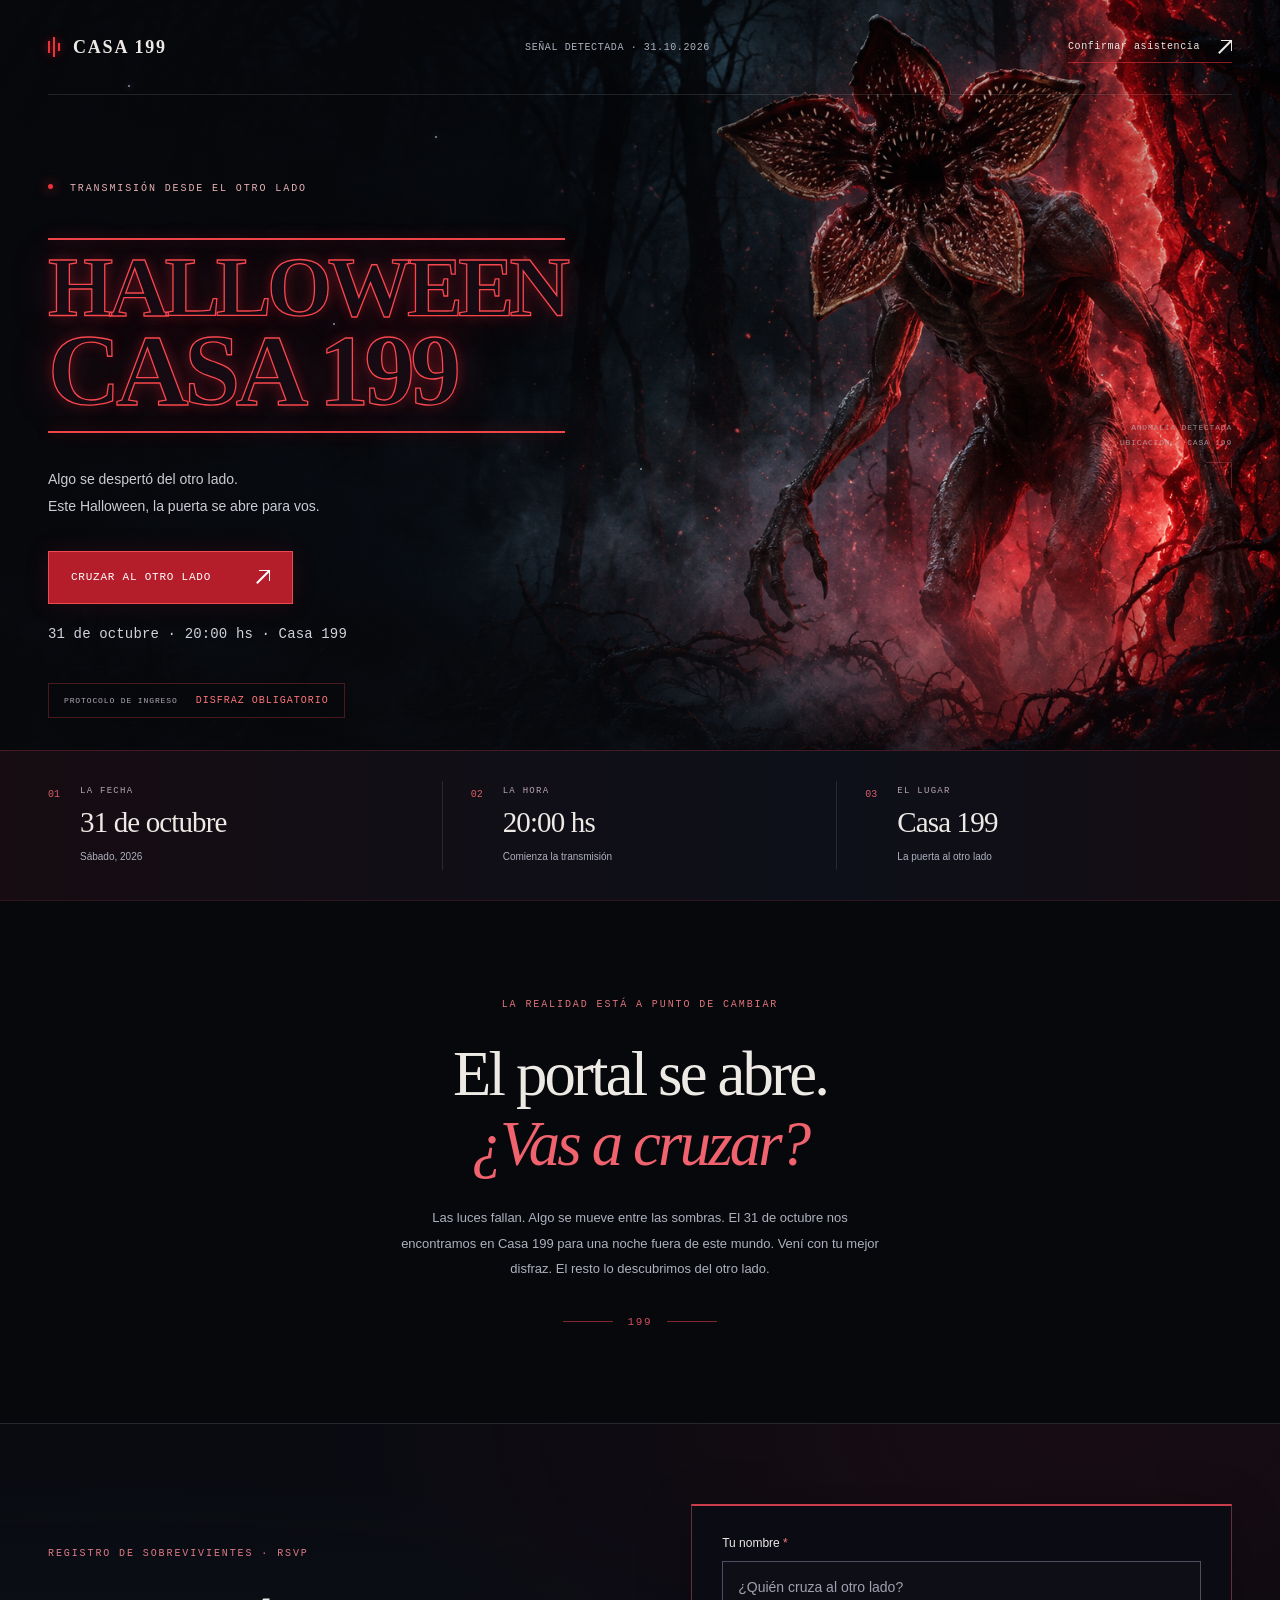
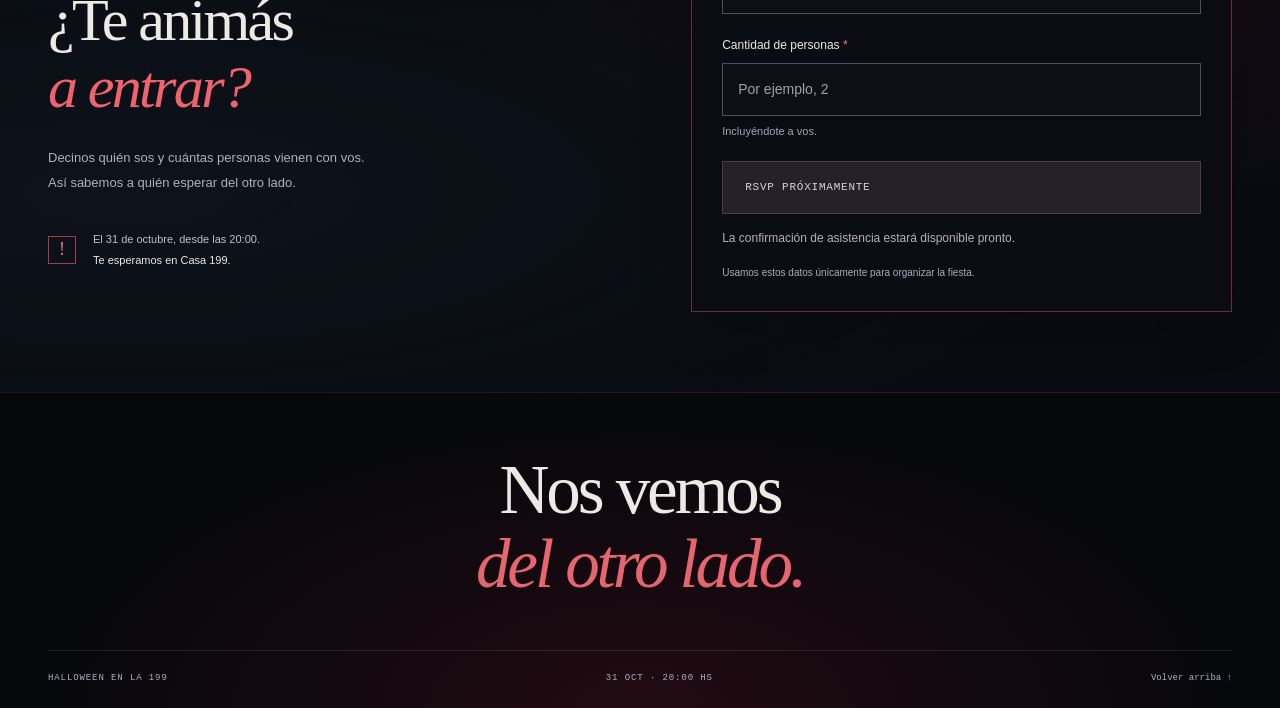
==== commit a11ffd0e: "Improve readability of event details below the hero button" ====
--- a/index.html
+++ b/index.html
@@ -12,7 +12,7 @@
   <title>Halloween en la 199 · Estás invitado</title>
   <link rel="icon" href="data:image/svg+xml,%3Csvg xmlns='http://www.w3.org/2000/svg' viewBox='0 0 64 64'%3E%3Crect width='64' height='64' rx='8' fill='%2307080c'/%3E%3Cpath d='M15 12v40m34-40v40M15 32h34' fill='none' stroke='%23ef343a' stroke-width='5'/%3E%3C/svg%3E">
   <link rel="preload" as="image" href="assets/upside-down.png">
-  <link rel="stylesheet" href="styles.css?v=upside-down-1">
+  <link rel="stylesheet" href="styles.css?v=upside-down-2">
   <script src="app.js" defer></script>
 </head>
 <body>
--- a/styles.css
+++ b/styles.css
@@ -44,7 +44,7 @@
 .button { min-height: 53px; display: inline-flex; align-items: center; justify-content: space-between; gap: 45px; padding: 16px 22px; font-family: 'Courier New', monospace; font-size: 11px; text-transform: uppercase; letter-spacing: .07em; border: 1px solid transparent; border-radius: 0; text-decoration: none; cursor: pointer; transition: background .2s, box-shadow .2s; }
 .button-red { background: #b51d2a; border-color: #ec4b53; color: #fff; box-shadow: 0 0 25px #bd1c3026; }
 .button-red:hover { background: #d62a38; box-shadow: 0 0 25px #bd1c3055; }
-.hero-footnote { margin: 19px 0 0; font-family: 'Courier New', monospace; font-size: 10px; letter-spacing: .01em; color: #b0b2c0; }
+.hero-footnote { margin: 19px 0 0; font-family: 'Courier New', monospace; font-size: 14px; line-height: 1.6; letter-spacing: .01em; color: #d0d2dc; }
 .portal-note { position: absolute; right: 0; top: 50%; width: 220px; text-align: right; font-family: 'Courier New', monospace; font-size: 8px; letter-spacing: .1em; color: #b8a5ab; opacity: .8; }
 .portal-note span { display: block; margin-bottom: 6px; }
 .portal-crosshair { height: 26px; width: 26px; margin: 15px 0 0 auto; border-right: 1px solid #eb5d6866; border-top: 1px solid #eb5d6866; }
@@ -132,7 +132,7 @@
   .hero .eyebrow { font-size: 8px; letter-spacing: .13em; margin-bottom: 25px; }
   .hero h1 { font-size: clamp(37px, 10.6vw, 65px); margin-bottom: 26px; -webkit-text-stroke-width: 1px; }
   .hero-description { font-size: 12px; max-width: 310px; line-height: 1.9; margin-bottom: 22px; }
-  .hero-footnote { font-size: 9px; }
+  .hero-footnote { font-size: 13px; }
   .button { font-size: 10px; padding: 15px 19px; }
   .costume-stamp { bottom: 22px; gap: 12px; padding-inline: 12px; }
   .costume-stamp span { font-size: 7px; letter-spacing: .05em; }
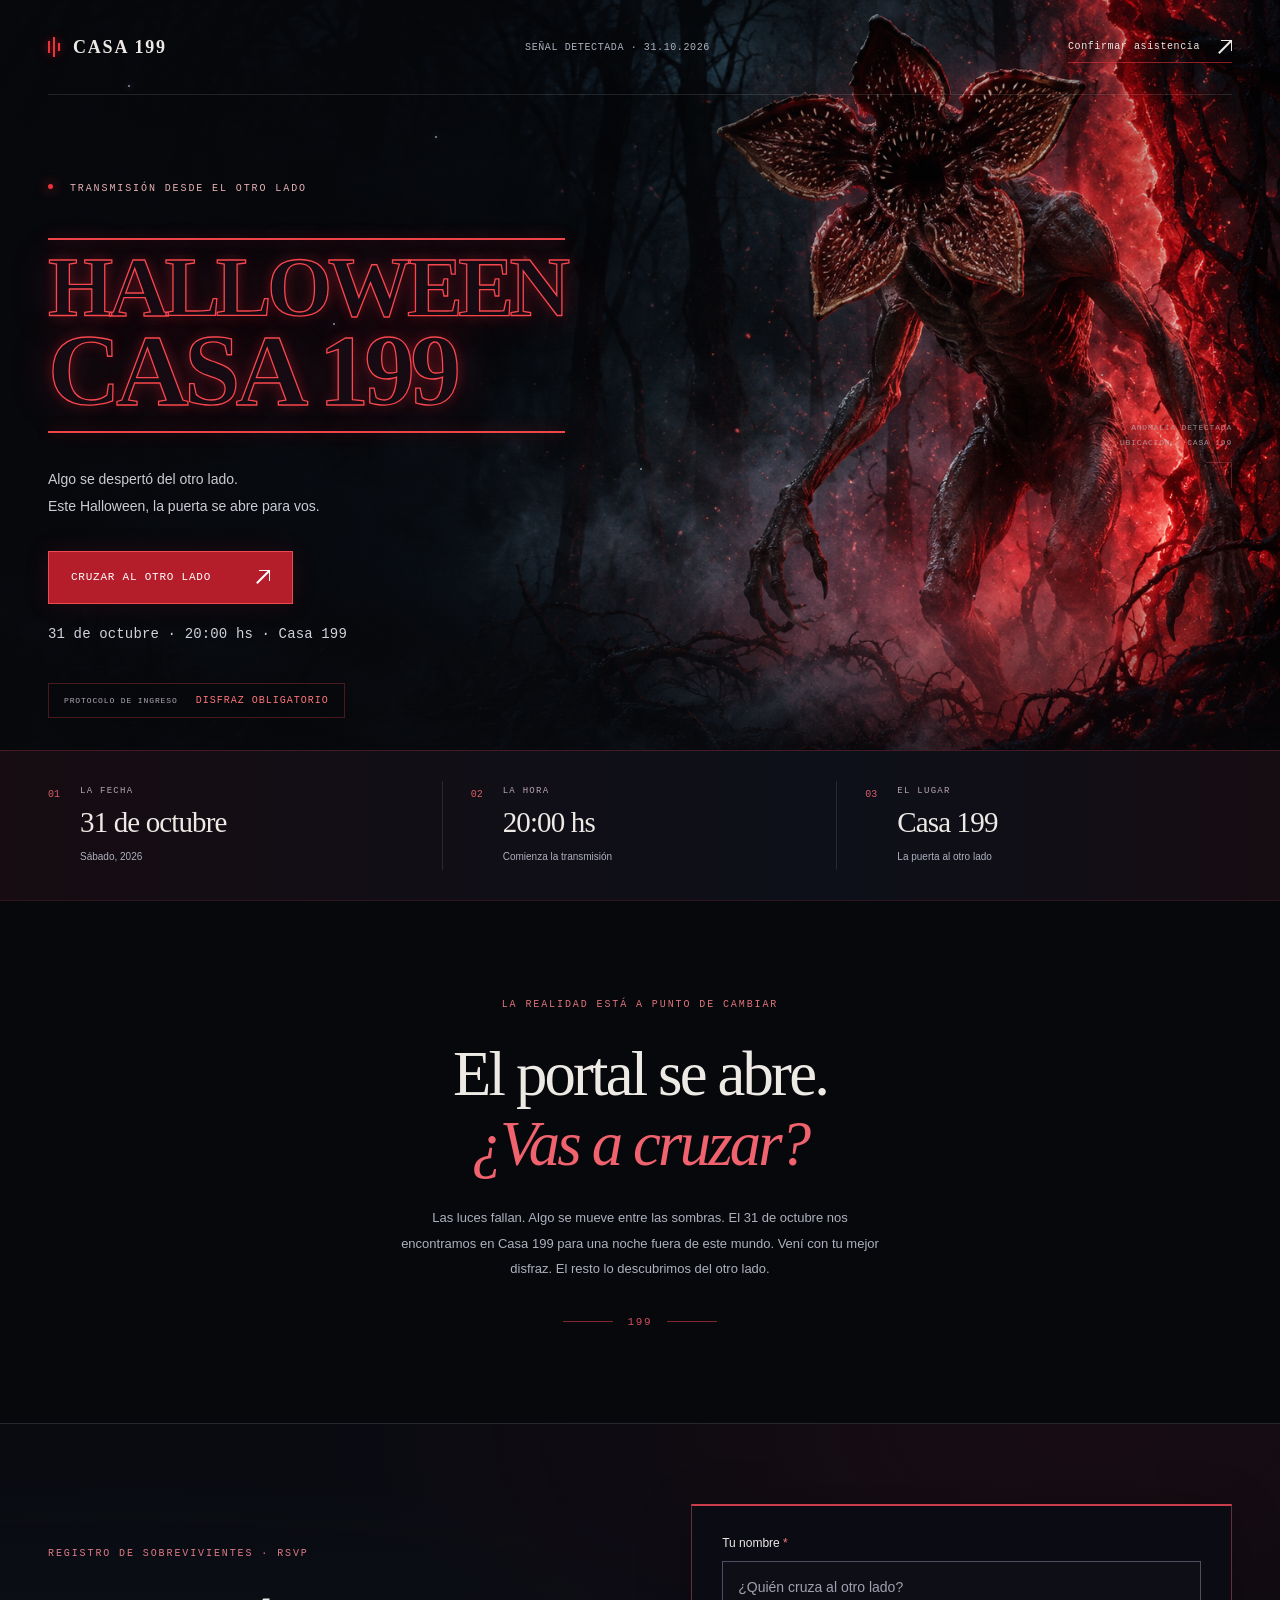
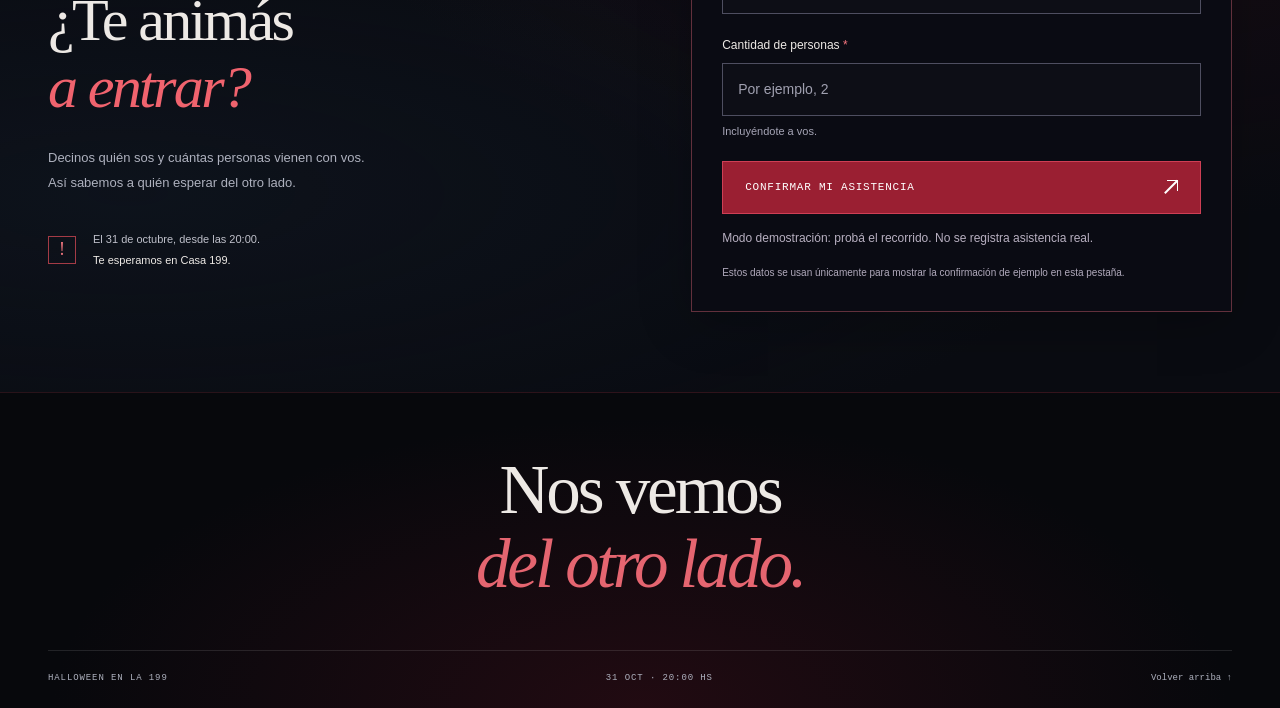
==== commit 65c28fe4: "Enable a clearly labeled RSVP navigation demo" ====
--- a/index.html
+++ b/index.html
@@ -13,7 +13,7 @@
   <link rel="icon" href="data:image/svg+xml,%3Csvg xmlns='http://www.w3.org/2000/svg' viewBox='0 0 64 64'%3E%3Crect width='64' height='64' rx='8' fill='%2307080c'/%3E%3Cpath d='M15 12v40m34-40v40M15 32h34' fill='none' stroke='%23ef343a' stroke-width='5'/%3E%3C/svg%3E">
   <link rel="preload" as="image" href="assets/upside-down.png">
   <link rel="stylesheet" href="styles.css?v=upside-down-2">
-  <script src="app.js" defer></script>
+  <script src="app.js?v=rsvp-demo-1" defer></script>
 </head>
 <body>
   <a class="skip-link" href="#contenido">Ir al contenido</a>
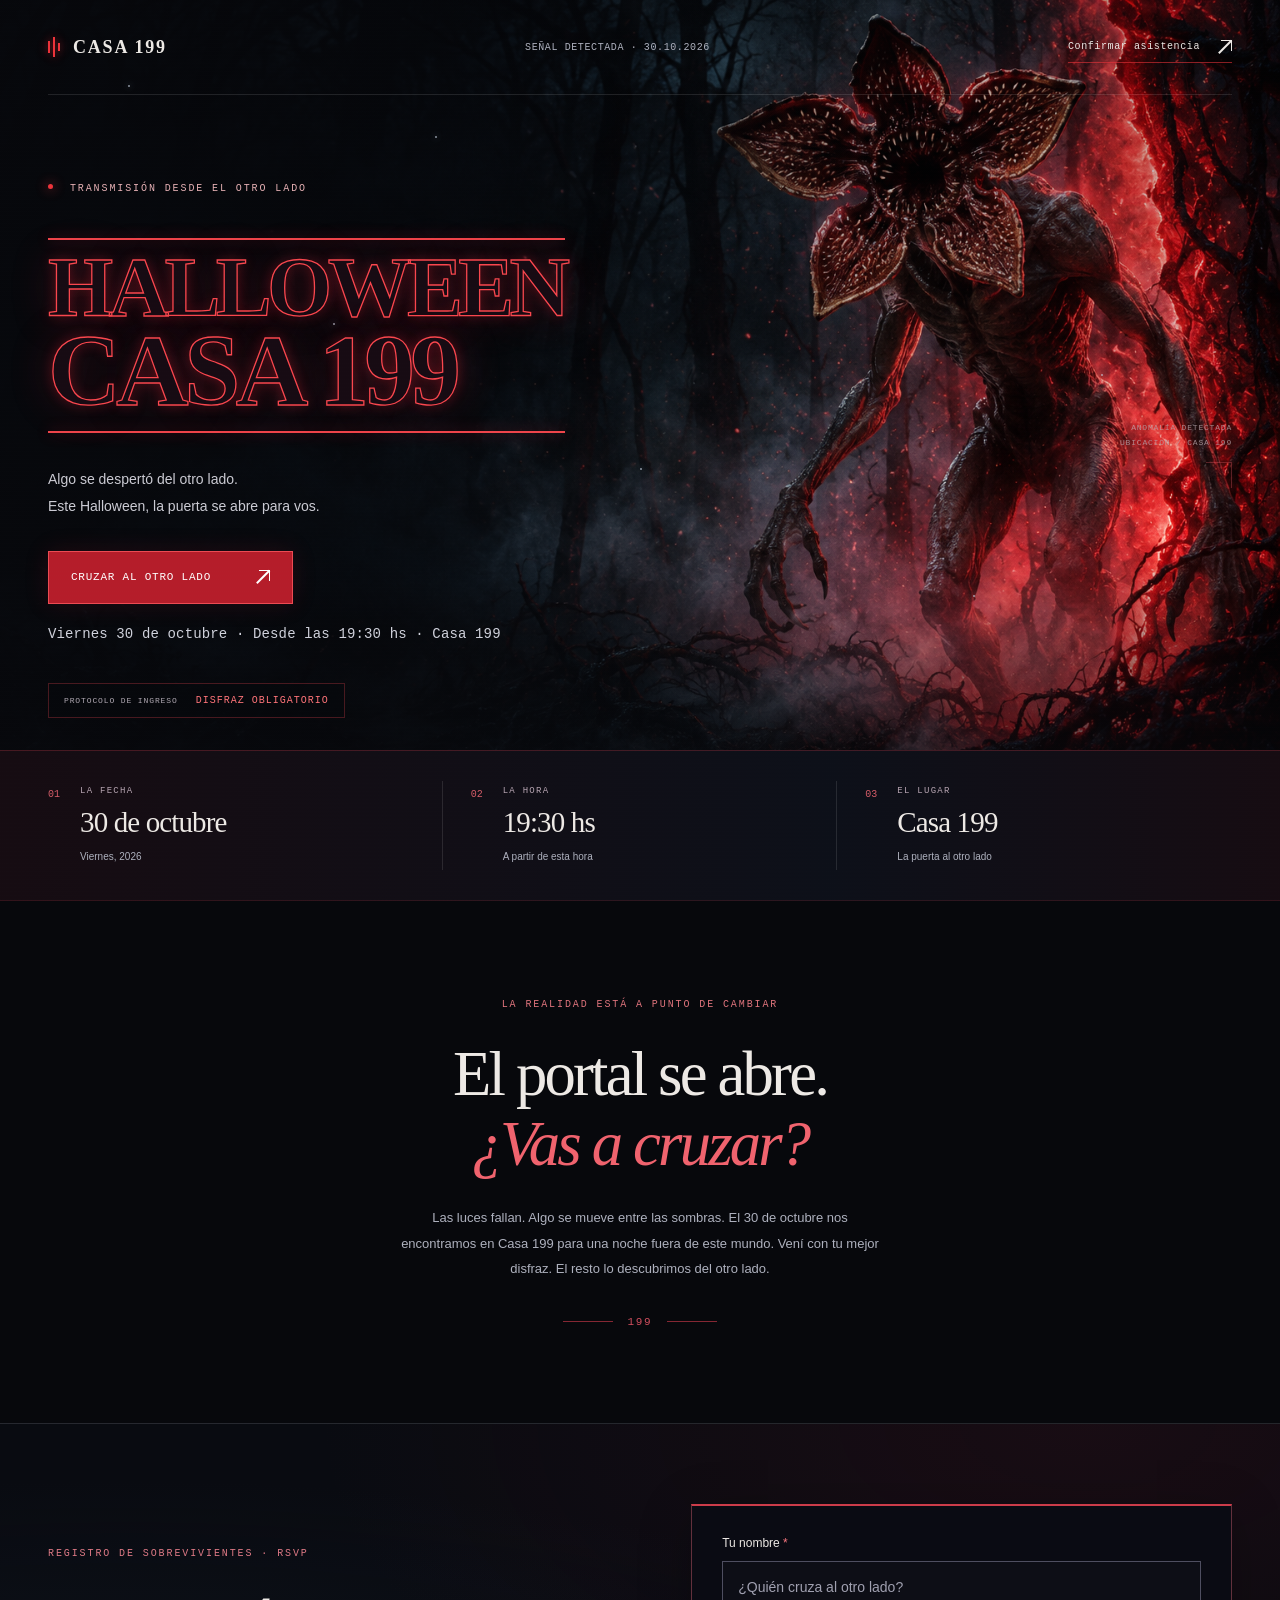
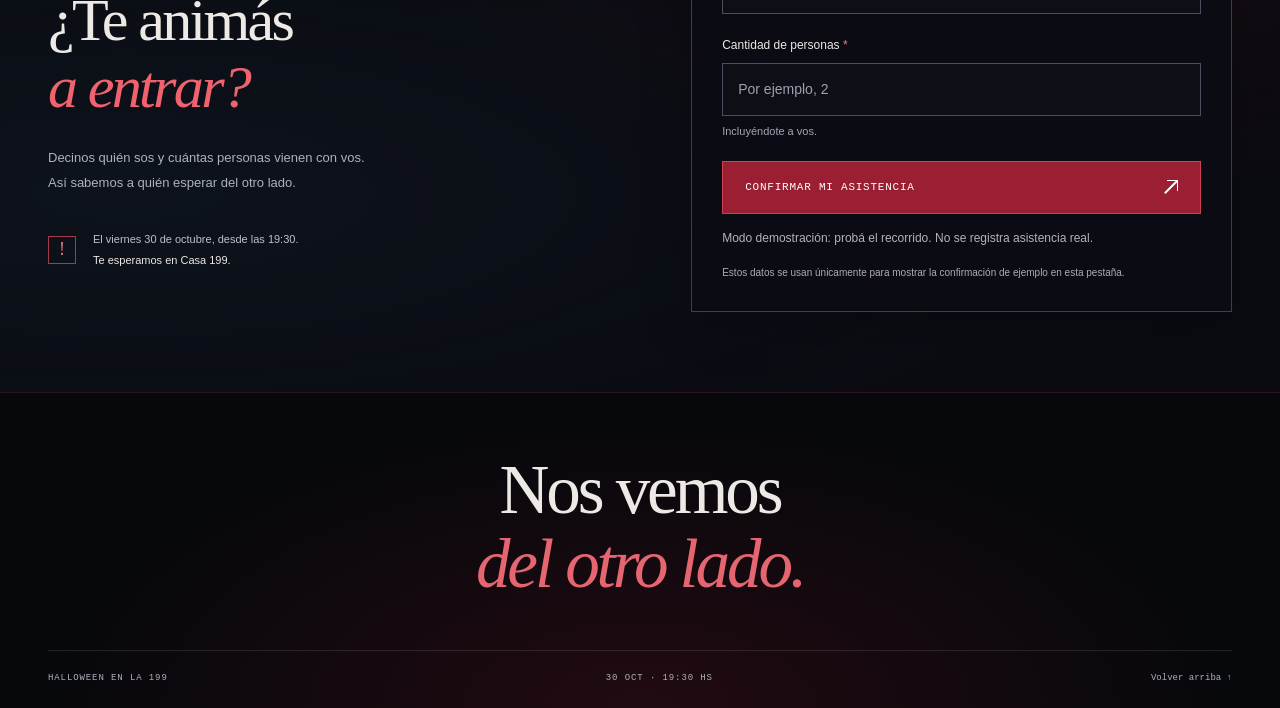
==== commit 914b47ef: "Prepare Google Sheets RSVP and food storage; move party to Friday October 30 at 19:30" ====
--- a/index.html
+++ b/index.html
@@ -4,16 +4,18 @@
   <meta charset="utf-8">
   <meta name="viewport" content="width=device-width, initial-scale=1">
   <meta name="theme-color" content="#07080c">
-  <meta name="description" content="Halloween en Casa 199. Te esperamos el 31 de octubre a las 20:00. Disfraz obligatorio. Confirmá tu asistencia acá.">
+  <meta name="description" content="Halloween en Casa 199. Te esperamos el viernes 30 de octubre a partir de las 19:30. Disfraz obligatorio. Confirmá tu asistencia acá.">
   <meta property="og:title" content="Halloween en la 199 · Estás invitado">
-  <meta property="og:description" content="31 de octubre · 20:00 hs · Casa 199. Disfraz obligatorio. Confirmá tu asistencia.">
+  <meta property="og:description" content="Viernes 30 de octubre · Desde las 19:30 hs · Casa 199. Disfraz obligatorio. Confirmá tu asistencia.">
   <meta property="og:type" content="website">
   <meta property="og:image" content="https://argenacho.github.io/halloween-countdown/assets/upside-down.png">
   <title>Halloween en la 199 · Estás invitado</title>
   <link rel="icon" href="data:image/svg+xml,%3Csvg xmlns='http://www.w3.org/2000/svg' viewBox='0 0 64 64'%3E%3Crect width='64' height='64' rx='8' fill='%2307080c'/%3E%3Cpath d='M15 12v40m34-40v40M15 32h34' fill='none' stroke='%23ef343a' stroke-width='5'/%3E%3C/svg%3E">
   <link rel="preload" as="image" href="assets/upside-down.png">
   <link rel="stylesheet" href="styles.css?v=upside-down-2">
-  <script src="app.js?v=rsvp-demo-1" defer></script>
+  <script src="rsvp-config.js?v=sheets-1" defer></script>
+  <script src="rsvp-api.js?v=sheets-1" defer></script>
+  <script src="app.js?v=sheets-1" defer></script>
 </head>
 <body>
   <a class="skip-link" href="#contenido">Ir al contenido</a>
@@ -24,7 +26,7 @@
   </div>
   <header class="site-header wrap">
     <a class="wordmark" href="#inicio" aria-label="Halloween en Casa 199, inicio"><span class="signal" aria-hidden="true"><i></i><i></i><i></i></span> CASA 199</a>
-    <span class="header-note">Señal detectada · 31.10.2026</span>
+    <span class="header-note">Señal detectada · 30.10.2026</span>
     <a class="nav-link" href="#rsvp">Confirmar asistencia <span aria-hidden="true">↗</span></a>
   </header>
   <main id="contenido">
@@ -34,22 +36,22 @@
         <h1 id="titulo"><span>Halloween</span><span>Casa 199</span></h1>
         <p class="hero-description">Algo se despertó del otro lado.<br>Este Halloween, la puerta se abre para vos.</p>
         <a class="button button-red" href="#rsvp">Cruzar al otro lado <span aria-hidden="true">↗</span></a>
-        <p class="hero-footnote">31 de octubre · 20:00 hs · Casa 199</p>
+        <p class="hero-footnote">Viernes 30 de octubre · Desde las 19:30 hs · Casa 199</p>
       </div>
       <div class="portal-note" aria-hidden="true"><span>ANOMALÍA DETECTADA</span><span>UBICACIÓN / CASA 199</span><div class="portal-crosshair"></div></div>
       <div class="costume-stamp"><span>Protocolo de ingreso</span><strong>Disfraz obligatorio</strong></div>
     </section>
     <section class="event-strip" aria-label="Datos de la fiesta">
       <div class="event-grid wrap">
-        <div class="event-detail"><span class="detail-number" aria-hidden="true">01</span><div><p>La fecha</p><h2><time datetime="2026-10-31">31 de octubre</time></h2><span>Sábado, 2026</span></div></div>
-        <div class="event-detail"><span class="detail-number" aria-hidden="true">02</span><div><p>La hora</p><h2><time datetime="20:00">20:00 hs</time></h2><span>Comienza la transmisión</span></div></div>
+        <div class="event-detail"><span class="detail-number" aria-hidden="true">01</span><div><p>La fecha</p><h2><time datetime="2026-10-30">30 de octubre</time></h2><span>Viernes, 2026</span></div></div>
+        <div class="event-detail"><span class="detail-number" aria-hidden="true">02</span><div><p>La hora</p><h2><time datetime="19:30">19:30 hs</time></h2><span>A partir de esta hora</span></div></div>
         <div class="event-detail"><span class="detail-number" aria-hidden="true">03</span><div><p>El lugar</p><h2>Casa 199</h2><span>La puerta al otro lado</span></div></div>
       </div>
     </section>
     <section class="invitation wrap" aria-labelledby="invitacion-titulo">
       <p class="eyebrow">La realidad está a punto de cambiar</p>
       <h2 id="invitacion-titulo">El portal se abre.<br><em>¿Vas a cruzar?</em></h2>
-      <p>Las luces fallan. Algo se mueve entre las sombras. El 31 de octubre nos encontramos en Casa 199 para una noche fuera de este mundo. Vení con tu mejor disfraz. El resto lo descubrimos del otro lado.</p>
+      <p>Las luces fallan. Algo se mueve entre las sombras. El 30 de octubre nos encontramos en Casa 199 para una noche fuera de este mundo. Vení con tu mejor disfraz. El resto lo descubrimos del otro lado.</p>
       <div class="dimension-divider" aria-hidden="true"><span></span><b>199</b><span></span></div>
     </section>
     <section class="rsvp-section" id="rsvp" aria-labelledby="rsvp-titulo">
@@ -58,13 +60,13 @@
           <p class="eyebrow">Registro de sobrevivientes · RSVP</p>
           <h2 id="rsvp-titulo">¿Te animás<br><em>a entrar?</em></h2>
           <p>Decinos quién sos y cuántas personas vienen con vos. Así sabemos a quién esperar del otro lado.</p>
-          <div class="rsvp-note"><span class="note-symbol" aria-hidden="true">!</span><p>El 31 de octubre, desde las 20:00.<br><strong>Te esperamos en Casa 199.</strong></p></div>
+          <div class="rsvp-note"><span class="note-symbol" aria-hidden="true">!</span><p>El viernes 30 de octubre, desde las 19:30.<br><strong>Te esperamos en Casa 199.</strong></p></div>
         </div>
         <form class="rsvp-form" id="rsvp-form" aria-label="Confirmar asistencia a la fiesta">
           <div class="field"><label for="nombre">Tu nombre <span aria-hidden="true">*</span></label><input id="nombre" name="nombre" type="text" autocomplete="name" maxlength="100" placeholder="¿Quién cruza al otro lado?" required></div>
-          <div class="field"><label for="personas">Cantidad de personas <span aria-hidden="true">*</span></label><input id="personas" name="personas" type="number" inputmode="numeric" min="1" step="1" placeholder="Por ejemplo, 2" aria-describedby="personas-ayuda" required><p class="field-help" id="personas-ayuda">Incluyéndote a vos.</p></div>
+          <div class="field"><label for="personas">Cantidad de personas <span aria-hidden="true">*</span></label><input id="personas" name="personas" type="number" inputmode="numeric" min="1" max="1000" step="1" placeholder="Por ejemplo, 2" aria-describedby="personas-ayuda" required><p class="field-help" id="personas-ayuda">Incluyéndote a vos.</p></div>
           <div class="honeypot" aria-hidden="true"><label for="website">Dejá este campo vacío</label><input id="website" name="_honey" type="text" tabindex="-1" autocomplete="off"></div>
-          <button class="button button-dark" id="submit-rsvp" type="submit">Confirmar mi asistencia <span aria-hidden="true">↗</span></button>
+          <button class="button button-dark" id="submit-rsvp" type="submit" disabled>Confirmar mi asistencia <span aria-hidden="true">↗</span></button>
           <p class="form-status" id="form-status" role="status" aria-live="polite"></p>
           <p class="privacy-note" id="privacy-note">Usamos estos datos únicamente para organizar la fiesta.</p>
           <noscript><p class="no-script">Para enviar tu confirmación necesitás habilitar JavaScript.</p></noscript>
@@ -72,6 +74,6 @@
       </div>
     </section>
   </main>
-  <footer class="site-footer"><div class="wrap"><p>Nos vemos<br><em>del otro lado.</em></p><div class="footer-meta"><span>HALLOWEEN EN LA 199</span><span>31 OCT · 20:00 HS</span><a href="#inicio">Volver arriba ↑</a></div></div></footer>
+  <footer class="site-footer"><div class="wrap"><p>Nos vemos<br><em>del otro lado.</em></p><div class="footer-meta"><span>HALLOWEEN EN LA 199</span><span>30 OCT · 19:30 HS</span><a href="#inicio">Volver arriba ↑</a></div></div></footer>
 </body>
 </html>
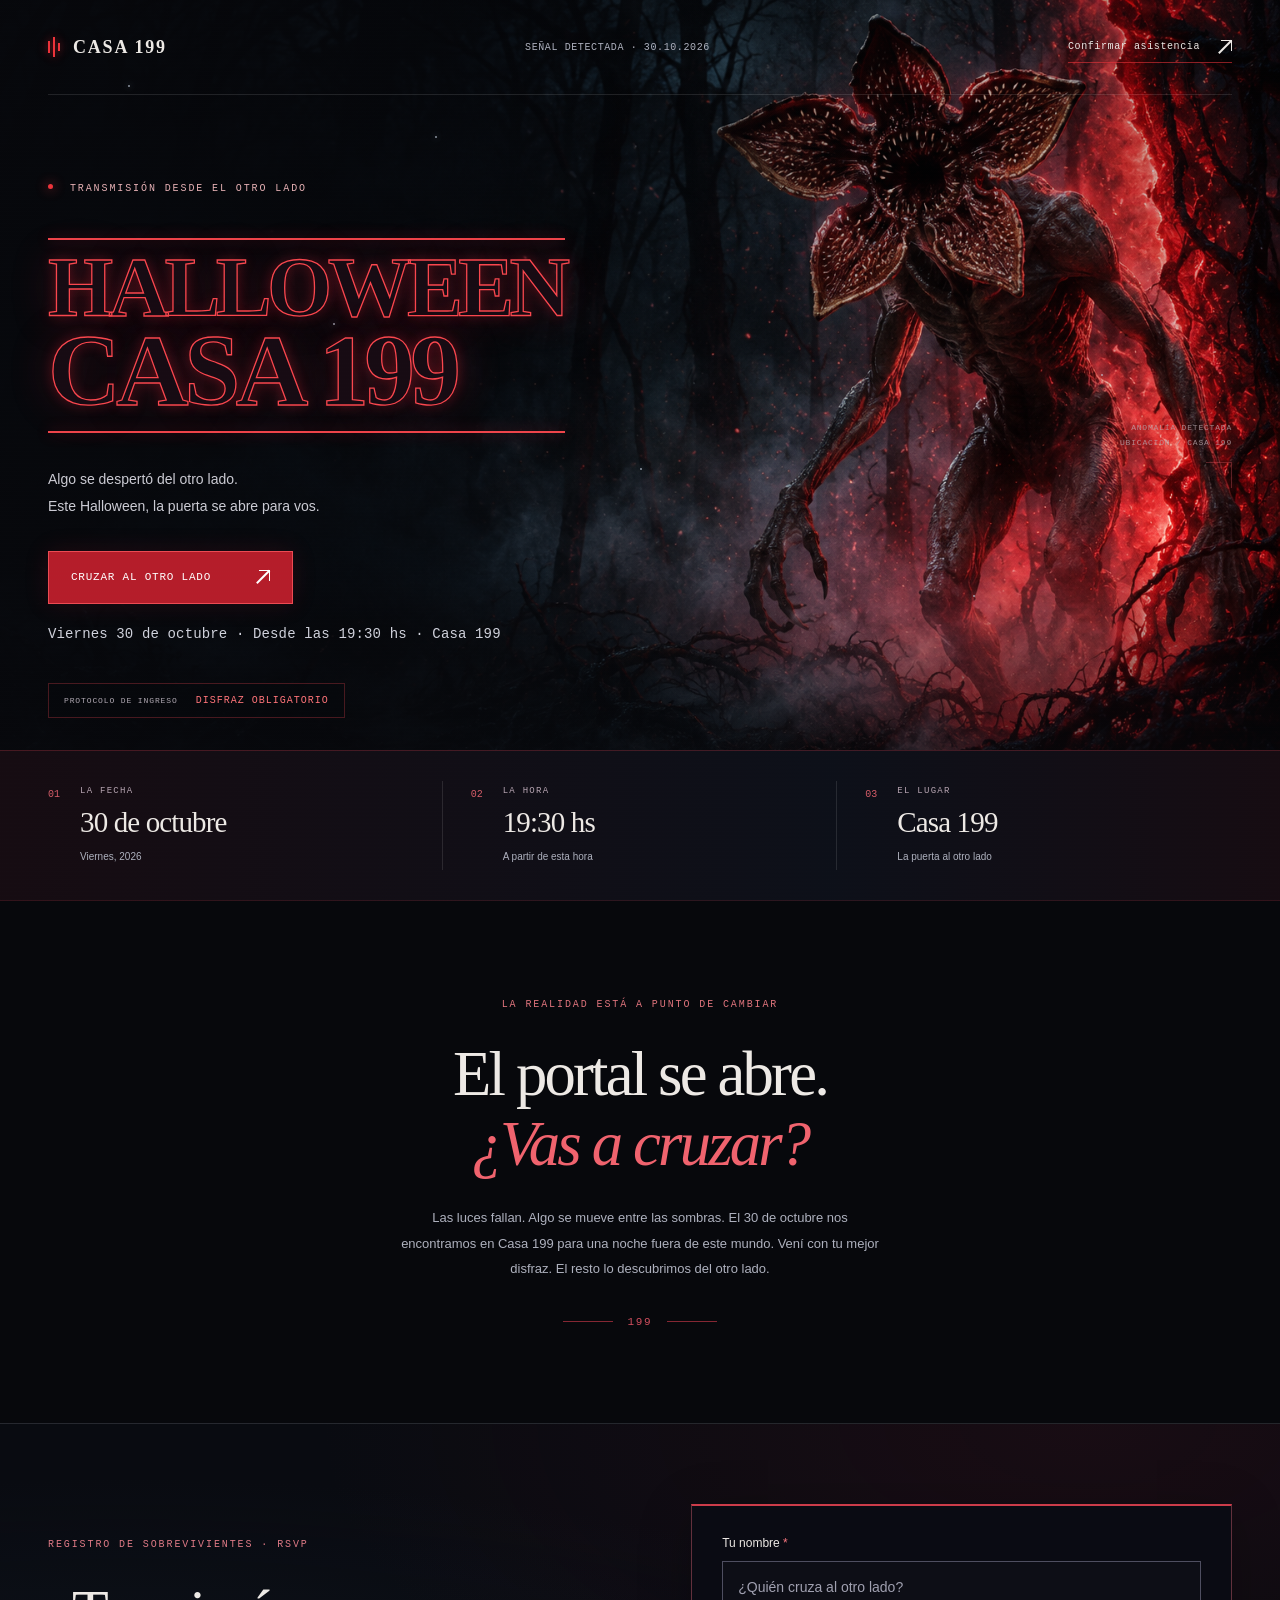
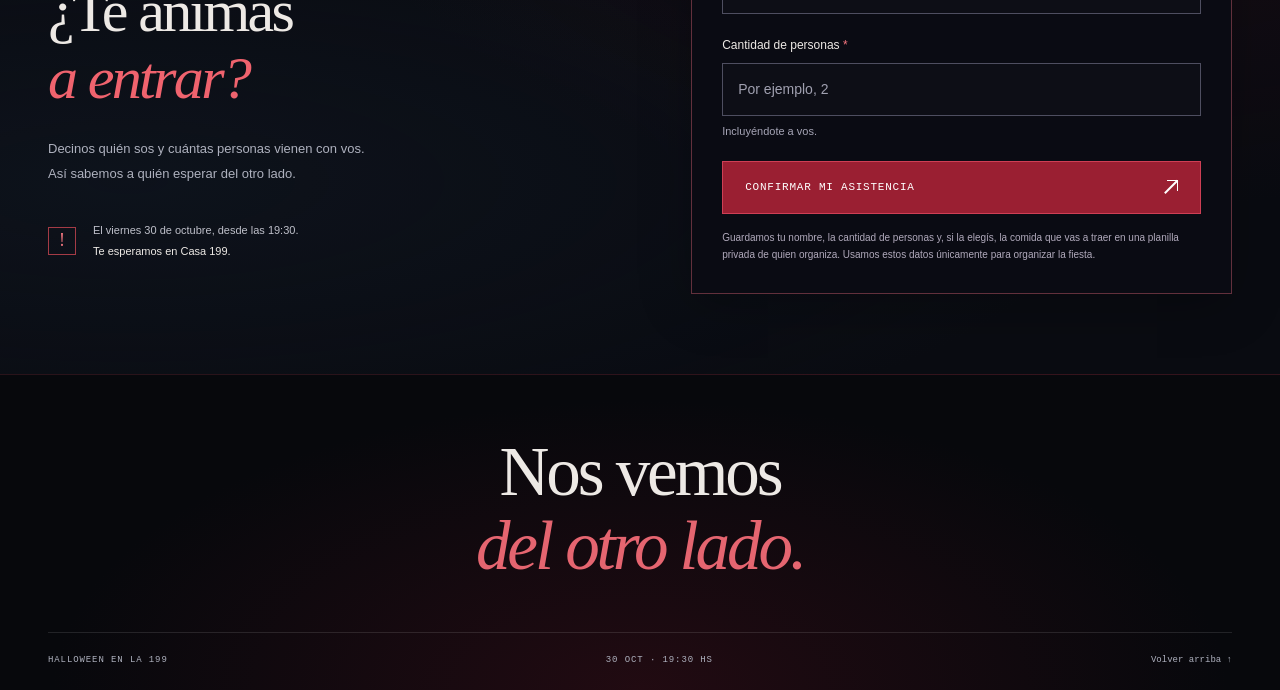
==== commit e74ea4f8: "Connect the organizer Google Sheets deployment and disable RSVP demo" ====
--- a/index.html
+++ b/index.html
@@ -13,7 +13,7 @@
   <link rel="icon" href="data:image/svg+xml,%3Csvg xmlns='http://www.w3.org/2000/svg' viewBox='0 0 64 64'%3E%3Crect width='64' height='64' rx='8' fill='%2307080c'/%3E%3Cpath d='M15 12v40m34-40v40M15 32h34' fill='none' stroke='%23ef343a' stroke-width='5'/%3E%3C/svg%3E">
   <link rel="preload" as="image" href="assets/upside-down.png">
   <link rel="stylesheet" href="styles.css?v=upside-down-2">
-  <script src="rsvp-config.js?v=sheets-1" defer></script>
+  <script src="rsvp-config.js?v=sheets-live-1" defer></script>
   <script src="rsvp-api.js?v=sheets-1" defer></script>
   <script src="app.js?v=sheets-1" defer></script>
 </head>
